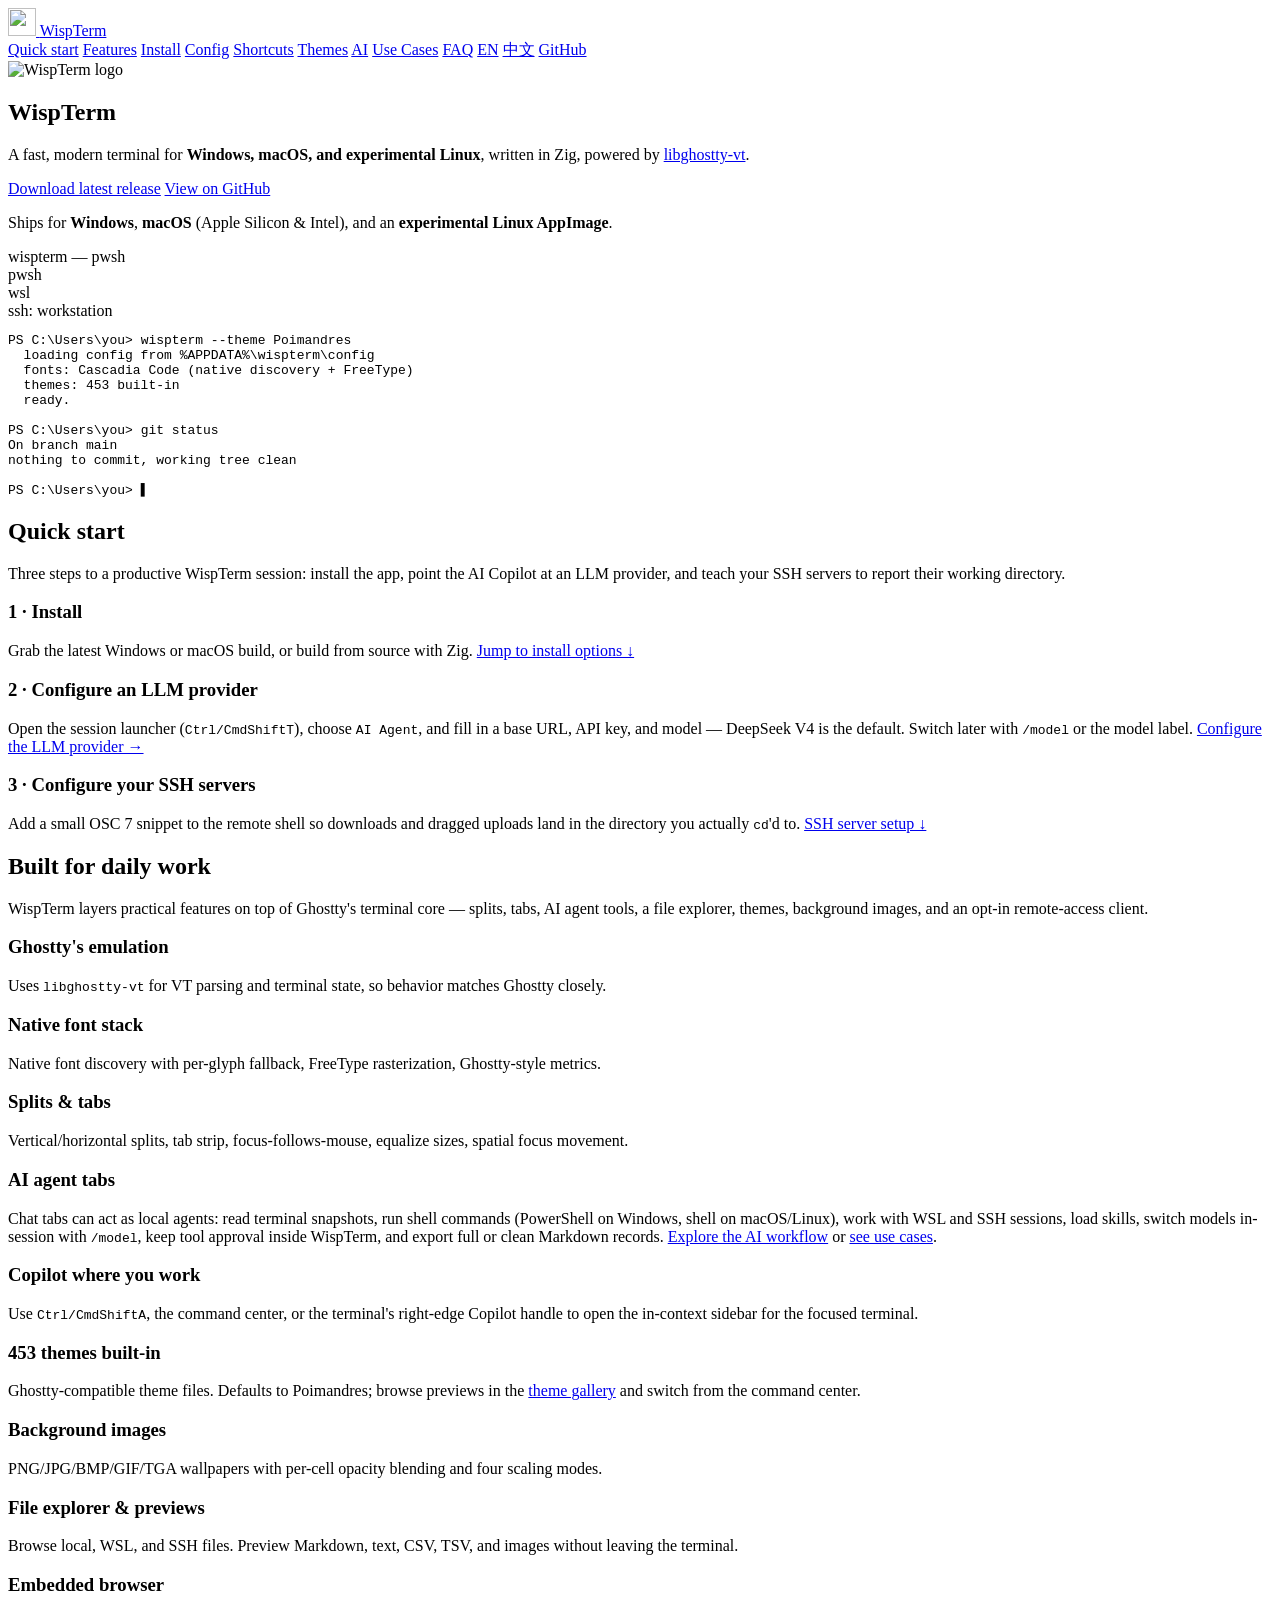
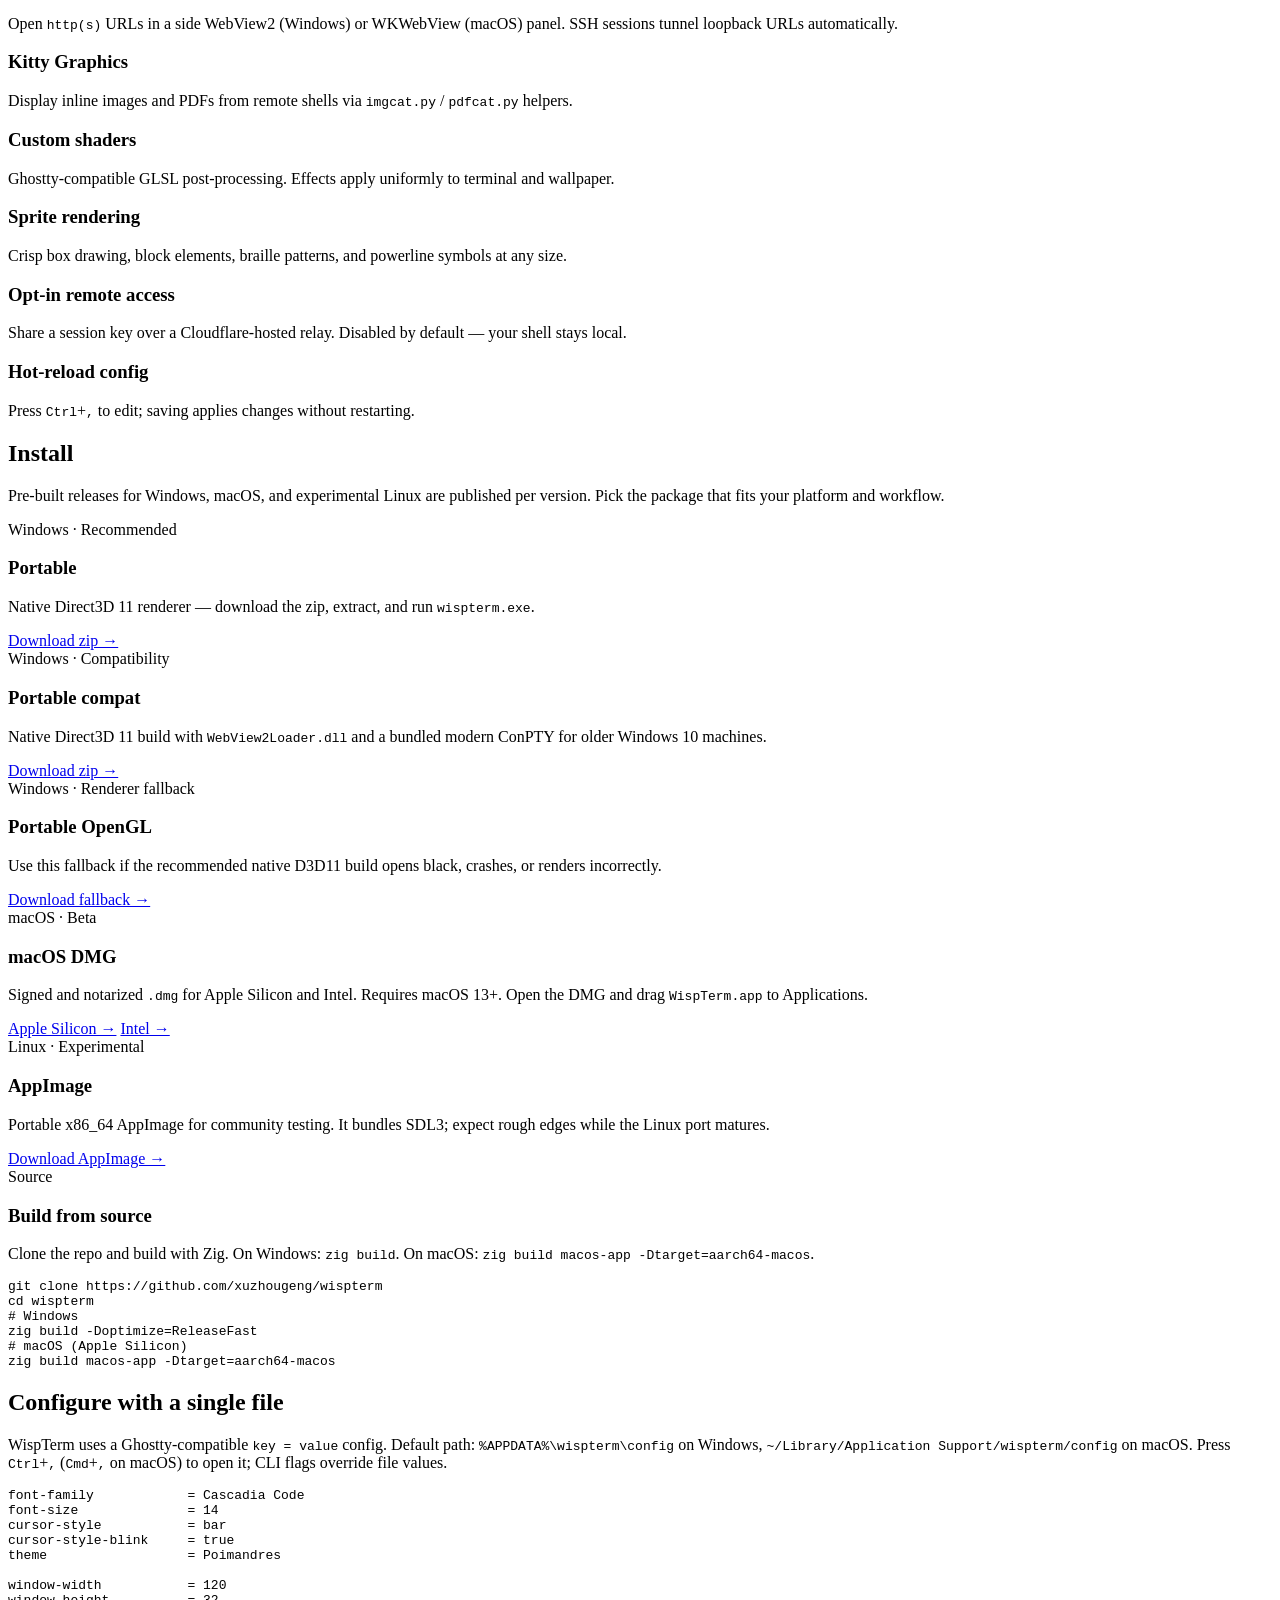
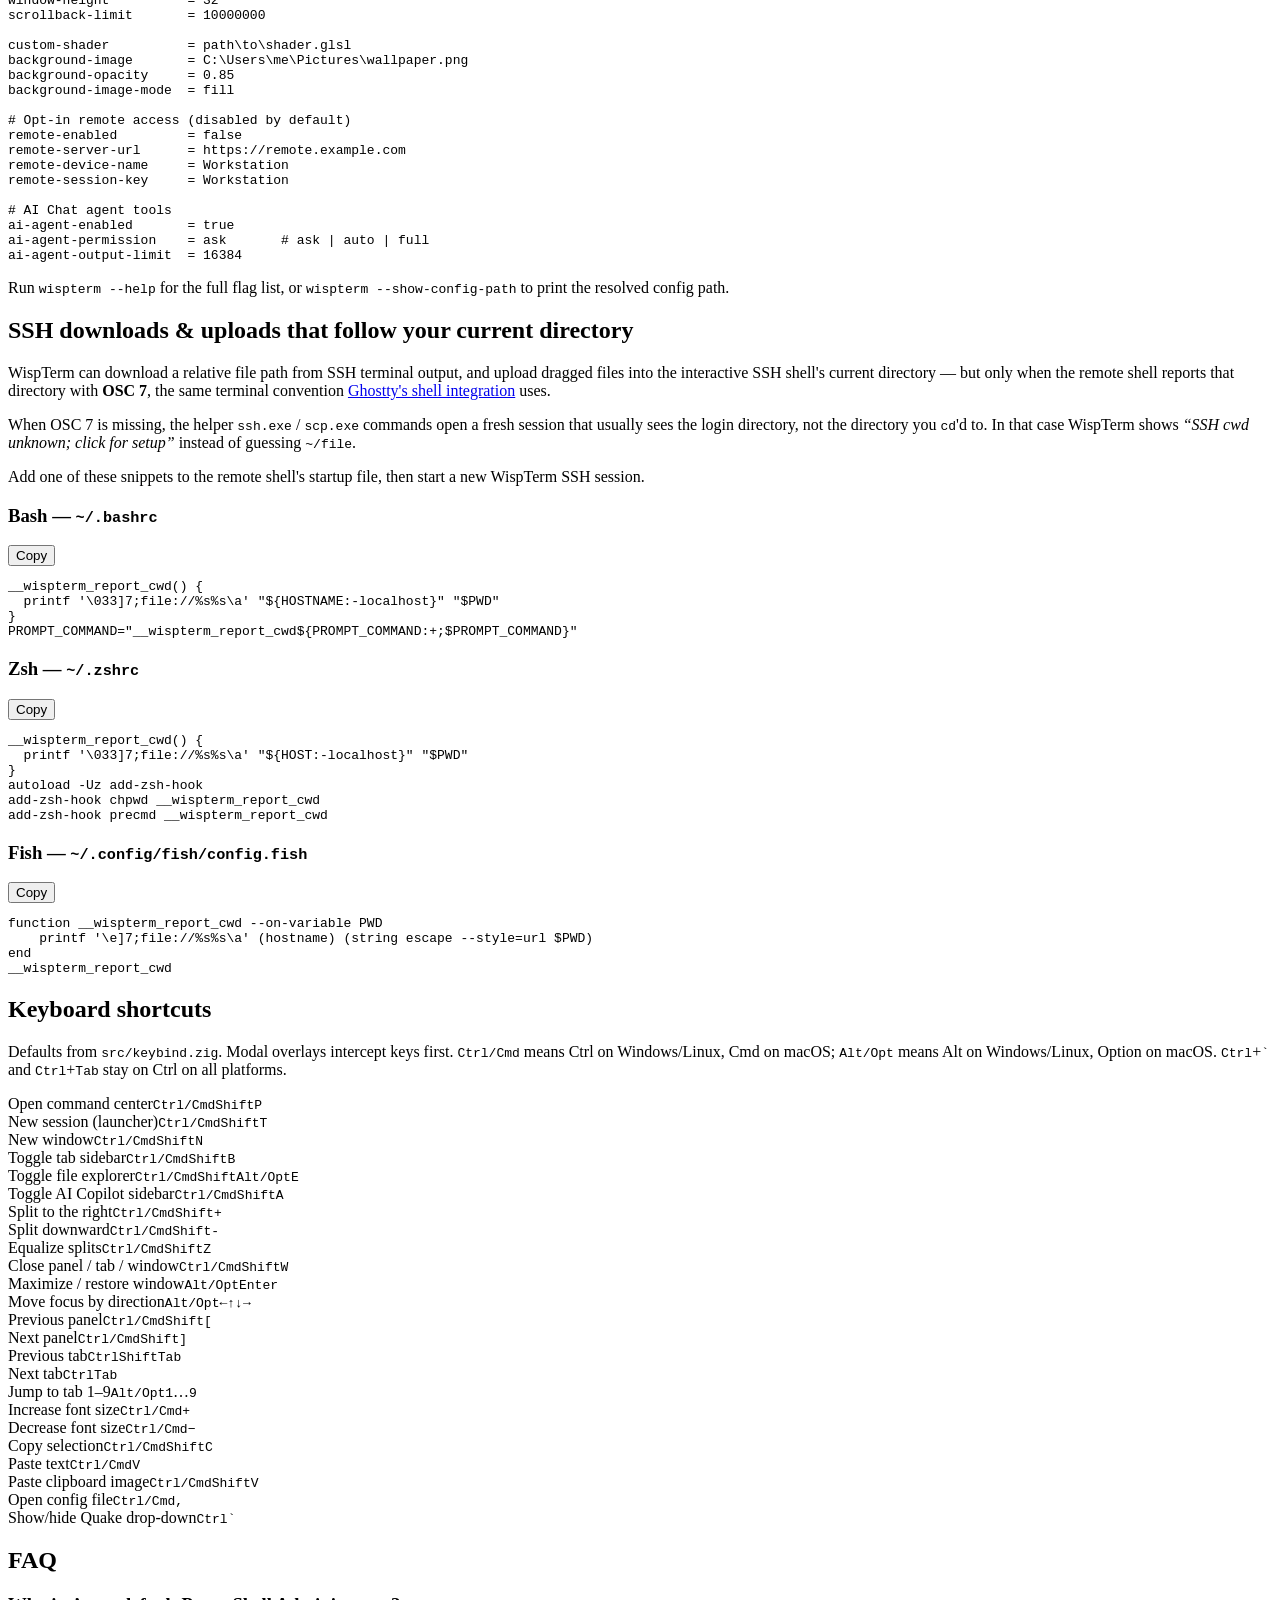
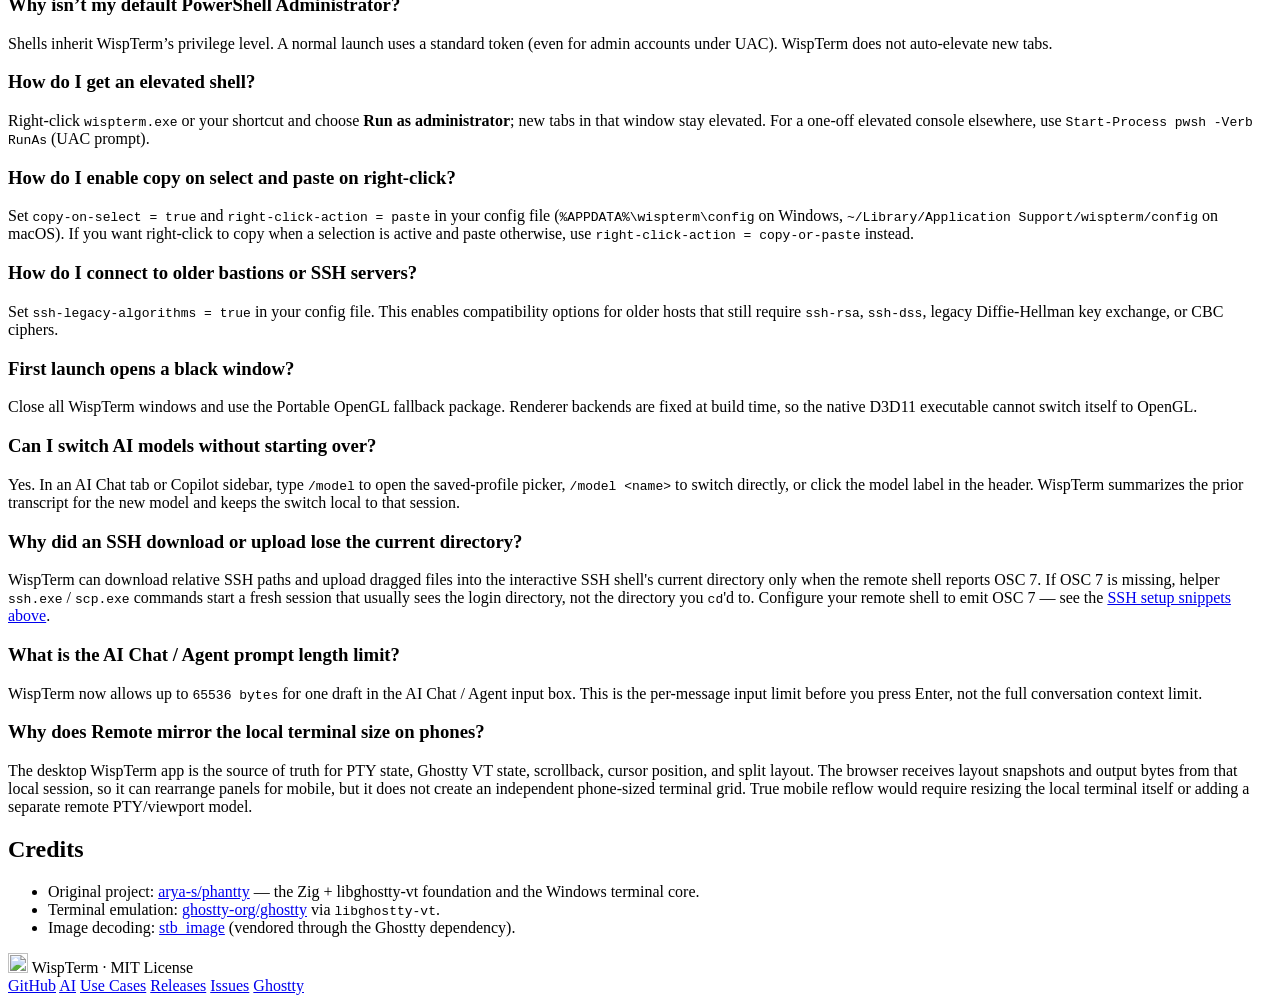
==== docs/index.html @ 7594564e "feat(windows): make native D3D11 the default" ====
<!doctype html>
<html lang="en">
<head>
  <meta charset="utf-8">
  <meta name="viewport" content="width=device-width, initial-scale=1">
  <title>WispTerm — A terminal for Windows, macOS &amp; experimental Linux, powered by Ghostty</title>
  <meta name="description" content="WispTerm is a fast, modern terminal emulator for Windows, macOS, and experimental Linux, written in Zig and powered by libghostty-vt. Splits, tabs, AI agent tools, themes, background images, and more.">
  <meta property="og:title" content="WispTerm — A terminal for Windows, macOS &amp; experimental Linux, powered by Ghostty">
  <meta property="og:description" content="A fast, modern terminal for Windows, macOS, and experimental Linux, written in Zig, powered by libghostty-vt.">
  <meta property="og:image" content="assets/wispterm.png">
  <meta property="og:type" content="website">
  <meta name="theme-color" content="#1b1e28">
  <link rel="icon" href="assets/favicon.ico">
  <link rel="apple-touch-icon" href="assets/wispterm.png">
  <link rel="alternate" hreflang="en" href="./">
  <link rel="alternate" hreflang="zh-CN" href="./zh.html">
  <link rel="stylesheet" href="style.css?v=8">
</head>
<body>
  <header class="site-header">
    <div class="container nav">
      <a class="brand" href="#top">
        <img src="assets/wispterm.png" alt="" width="28" height="28">
        <span>WispTerm</span>
      </a>
      <nav class="nav-links">
        <a href="#quickstart">Quick start</a>
        <a href="#features">Features</a>
        <a href="#install">Install</a>
        <a href="#config">Config</a>
        <a href="#shortcuts">Shortcuts</a>
        <a href="./themes.html">Themes</a>
        <a href="./ai.html">AI</a>
        <a href="./use-cases.html">Use Cases</a>
        <a href="#faq">FAQ</a>
        <span class="lang-switch" role="group" aria-label="Language">
          <a class="lang active" href="./" aria-current="page">EN</a>
          <a class="lang" href="./zh.html">中文</a>
        </span>
        <a class="github" href="https://github.com/xuzhougeng/wispterm" target="_blank" rel="noopener">GitHub</a>
      </nav>
    </div>
  </header>

  <main id="top">
    <section class="hero">
      <div class="container hero-inner">
        <img class="hero-logo" src="assets/wispterm.png" alt="WispTerm logo" width="128" height="128">
        <h1>WispTerm</h1>
        <p class="tagline">A fast, modern terminal for <strong>Windows, macOS, and experimental Linux</strong>, written in Zig, powered by <a href="https://github.com/ghostty-org/ghostty" target="_blank" rel="noopener">libghostty-vt</a>.</p>
        <div class="cta-row">
          <a class="cta primary" href="#install">Download latest release</a>
          <a class="cta secondary" href="https://github.com/xuzhougeng/wispterm" target="_blank" rel="noopener">View on GitHub</a>
        </div>
        <p class="platform-note">Ships for <strong>Windows</strong>, <strong>macOS</strong> (Apple Silicon &amp; Intel), and an <strong>experimental Linux AppImage</strong>.</p>
      </div>

      <div class="container preview-wrap">
        <div class="terminal-preview" aria-hidden="true">
          <div class="tp-titlebar">
            <span class="tp-dot red"></span>
            <span class="tp-dot yellow"></span>
            <span class="tp-dot green"></span>
            <span class="tp-title">wispterm — pwsh</span>
          </div>
          <div class="tp-tabs">
            <div class="tp-tab active">pwsh</div>
            <div class="tp-tab">wsl</div>
            <div class="tp-tab">ssh: workstation</div>
          </div>
          <div class="tp-body">
            <pre><span class="prompt">PS C:\Users\you&gt;</span> <span class="cmd">wispterm --theme Poimandres</span>
<span class="muted">  loading config from %APPDATA%\wispterm\config</span>
<span class="muted">  fonts: Cascadia Code (native discovery + FreeType)</span>
<span class="muted">  themes: 453 built-in</span>
<span class="ok">  ready.</span>

<span class="prompt">PS C:\Users\you&gt;</span> <span class="cmd">git status</span>
<span class="branch">On branch </span><span class="ok">main</span>
nothing to commit, working tree clean

<span class="prompt">PS C:\Users\you&gt;</span> <span class="cursor">▌</span></pre>
          </div>
        </div>
      </div>
    </section>

    <section id="quickstart" class="section alt">
      <div class="container">
        <h2>Quick start</h2>
        <p class="section-lead">Three steps to a productive WispTerm session: install the app, point the AI Copilot at an LLM provider, and teach your SSH servers to report their working directory.</p>
        <div class="feature-grid">
          <div class="feature">
            <h3>1 · Install</h3>
            <p>Grab the latest Windows or macOS build, or build from source with Zig. <a href="#install">Jump to install options ↓</a></p>
          </div>
          <div class="feature">
            <h3>2 · Configure an LLM provider</h3>
            <p>Open the session launcher (<kbd>Ctrl/Cmd</kbd><kbd>Shift</kbd><kbd>T</kbd>), choose <code>AI Agent</code>, and fill in a base URL, API key, and model — DeepSeek V4 is the default. Switch later with <code>/model</code> or the model label. <a href="./ai.html#setup">Configure the LLM provider →</a></p>
          </div>
          <div class="feature">
            <h3>3 · Configure your SSH servers</h3>
            <p>Add a small OSC 7 snippet to the remote shell so downloads and dragged uploads land in the directory you actually <code>cd</code>'d to. <a href="#ssh-setup">SSH server setup ↓</a></p>
          </div>
        </div>
      </div>
    </section>

    <section id="features" class="section">
      <div class="container">
        <h2>Built for daily work</h2>
        <p class="section-lead">WispTerm layers practical features on top of Ghostty's terminal core — splits, tabs, AI agent tools, a file explorer, themes, background images, and an opt-in remote-access client.</p>
        <div class="feature-grid">
          <div class="feature">
            <h3>Ghostty's emulation</h3>
            <p>Uses <code>libghostty-vt</code> for VT parsing and terminal state, so behavior matches Ghostty closely.</p>
          </div>
          <div class="feature">
            <h3>Native font stack</h3>
            <p>Native font discovery with per-glyph fallback, FreeType rasterization, Ghostty-style metrics.</p>
          </div>
          <div class="feature">
            <h3>Splits &amp; tabs</h3>
            <p>Vertical/horizontal splits, tab strip, focus-follows-mouse, equalize sizes, spatial focus movement.</p>
          </div>
          <div class="feature">
            <h3>AI agent tabs</h3>
            <p>Chat tabs can act as local agents: read terminal snapshots, run shell commands (PowerShell on Windows, shell on macOS/Linux), work with WSL and SSH sessions, load skills, switch models in-session with <code>/model</code>, keep tool approval inside WispTerm, and export full or clean Markdown records. <a href="./ai.html">Explore the AI workflow</a> or <a href="./use-cases.html">see use cases</a>.</p>
          </div>
          <div class="feature">
            <h3>Copilot where you work</h3>
            <p>Use <kbd>Ctrl/Cmd</kbd><kbd>Shift</kbd><kbd>A</kbd>, the command center, or the terminal's right-edge Copilot handle to open the in-context sidebar for the focused terminal.</p>
          </div>
          <div class="feature">
            <h3>453 themes built-in</h3>
            <p>Ghostty-compatible theme files. Defaults to Poimandres; browse previews in the <a href="./themes.html">theme gallery</a> and switch from the command center.</p>
          </div>
          <div class="feature">
            <h3>Background images</h3>
            <p>PNG/JPG/BMP/GIF/TGA wallpapers with per-cell opacity blending and four scaling modes.</p>
          </div>
          <div class="feature">
            <h3>File explorer &amp; previews</h3>
            <p>Browse local, WSL, and SSH files. Preview Markdown, text, CSV, TSV, and images without leaving the terminal.</p>
          </div>
          <div class="feature">
            <h3>Embedded browser</h3>
            <p>Open <code>http(s)</code> URLs in a side WebView2 (Windows) or WKWebView (macOS) panel. SSH sessions tunnel loopback URLs automatically.</p>
          </div>
          <div class="feature">
            <h3>Kitty Graphics</h3>
            <p>Display inline images and PDFs from remote shells via <code>imgcat.py</code> / <code>pdfcat.py</code> helpers.</p>
          </div>
          <div class="feature">
            <h3>Custom shaders</h3>
            <p>Ghostty-compatible GLSL post-processing. Effects apply uniformly to terminal and wallpaper.</p>
          </div>
          <div class="feature">
            <h3>Sprite rendering</h3>
            <p>Crisp box drawing, block elements, braille patterns, and powerline symbols at any size.</p>
          </div>
          <div class="feature">
            <h3>Opt-in remote access</h3>
            <p>Share a session key over a Cloudflare-hosted relay. Disabled by default — your shell stays local.</p>
          </div>
          <div class="feature">
            <h3>Hot-reload config</h3>
            <p>Press <kbd>Ctrl</kbd>+<kbd>,</kbd> to edit; saving applies changes without restarting.</p>
          </div>
        </div>
      </div>
    </section>

    <section id="install" class="section alt">
      <div class="container">
        <h2>Install</h2>
        <p class="section-lead">Pre-built releases for Windows, macOS, and experimental Linux are published per version. Pick the package that fits your platform and workflow.</p>
        <div class="install-grid">
          <div class="install-card">
            <span class="badge">Windows · Recommended</span>
            <h3>Portable</h3>
            <p>Native Direct3D 11 renderer — download the zip, extract, and run <code>wispterm.exe</code>.</p>
            <a class="cta primary small" href="https://github.com/xuzhougeng/wispterm/releases/latest" data-cloudflare-download="/downloads/latest/wispterm-windows-portable.zip" target="_blank" rel="noopener">Download zip →</a>
          </div>
          <div class="install-card">
            <span class="badge">Windows · Compatibility</span>
            <h3>Portable compat</h3>
            <p>Native Direct3D 11 build with <code>WebView2Loader.dll</code> and a bundled modern ConPTY for older Windows 10 machines.</p>
            <a class="cta primary small" href="https://github.com/xuzhougeng/wispterm/releases/latest" data-cloudflare-download="/downloads/latest/wispterm-windows-portable-compat.zip" target="_blank" rel="noopener">Download zip →</a>
          </div>
          <div class="install-card">
            <span class="badge">Windows · Renderer fallback</span>
            <h3>Portable OpenGL</h3>
            <p>Use this fallback if the recommended native D3D11 build opens black, crashes, or renders incorrectly.</p>
            <a class="cta secondary small" href="https://github.com/xuzhougeng/wispterm/releases/latest" data-cloudflare-download="/downloads/latest/wispterm-windows-portable-opengl.zip" target="_blank" rel="noopener">Download fallback →</a>
          </div>
          <div class="install-card">
            <span class="badge">macOS · Beta</span>
            <h3>macOS DMG</h3>
            <p>Signed and notarized <code>.dmg</code> for Apple Silicon and Intel. Requires macOS 13+. Open the DMG and drag <code>WispTerm.app</code> to Applications.</p>
            <div class="download-row">
              <a class="cta primary small" href="https://github.com/xuzhougeng/wispterm/releases/latest" data-cloudflare-download="/downloads/latest/wispterm-macos-aarch64.dmg" target="_blank" rel="noopener">Apple Silicon →</a>
              <a class="cta secondary small" href="https://github.com/xuzhougeng/wispterm/releases/latest" data-cloudflare-download="/downloads/latest/wispterm-macos-x86_64.dmg" target="_blank" rel="noopener">Intel →</a>
            </div>
          </div>
          <div class="install-card">
            <span class="badge">Linux · Experimental</span>
            <h3>AppImage</h3>
            <p>Portable x86_64 AppImage for community testing. It bundles SDL3; expect rough edges while the Linux port matures.</p>
            <a class="cta primary small" href="https://github.com/xuzhougeng/wispterm/releases/latest" data-cloudflare-download="/downloads/latest/wispterm-linux-x86_64.AppImage" target="_blank" rel="noopener">Download AppImage →</a>
          </div>
          <div class="install-card">
            <span class="badge">Source</span>
            <h3>Build from source</h3>
            <p>Clone the repo and build with Zig. On Windows: <code>zig build</code>. On macOS: <code>zig build macos-app -Dtarget=aarch64-macos</code>.</p>
<pre class="code-block"><code>git clone https://github.com/xuzhougeng/wispterm
cd wispterm
# Windows
zig build -Doptimize=ReleaseFast
# macOS (Apple Silicon)
zig build macos-app -Dtarget=aarch64-macos</code></pre>
          </div>
        </div>
      </div>
    </section>

    <section id="config" class="section">
      <div class="container">
        <h2>Configure with a single file</h2>
        <p class="section-lead">WispTerm uses a Ghostty-compatible <code>key = value</code> config. Default path: <code>%APPDATA%\wispterm\config</code> on Windows, <code>~/Library/Application Support/wispterm/config</code> on macOS. Press <kbd>Ctrl</kbd>+<kbd>,</kbd> (<kbd>Cmd</kbd>+<kbd>,</kbd> on macOS) to open it; CLI flags override file values.</p>
<pre class="code-block"><code>font-family            = Cascadia Code
font-size              = 14
cursor-style           = bar
cursor-style-blink     = true
theme                  = Poimandres

window-width           = 120
window-height          = 32
scrollback-limit       = 10000000

custom-shader          = path\to\shader.glsl
background-image       = C:\Users\me\Pictures\wallpaper.png
background-opacity     = 0.85
background-image-mode  = fill

# Opt-in remote access (disabled by default)
remote-enabled         = false
remote-server-url      = https://remote.example.com
remote-device-name     = Workstation
remote-session-key     = Workstation

# AI Chat agent tools
ai-agent-enabled       = true
ai-agent-permission    = ask       # ask | auto | full
ai-agent-output-limit  = 16384</code></pre>
        <p class="section-foot">Run <code>wispterm --help</code> for the full flag list, or <code>wispterm --show-config-path</code> to print the resolved config path.</p>
      </div>
    </section>

    <section id="ssh-setup" class="section">
      <div class="container">
        <h2>SSH downloads &amp; uploads that follow your current directory</h2>
        <p class="section-lead">WispTerm can download a relative file path from SSH terminal output, and upload dragged files into the interactive SSH shell's current directory — but only when the remote shell reports that directory with <strong>OSC 7</strong>, the same terminal convention <a href="https://ghostty.org/docs/help/terminfo" target="_blank" rel="noopener">Ghostty's shell integration</a> uses.</p>
        <p class="section-lead">When OSC 7 is missing, the helper <code>ssh.exe</code> / <code>scp.exe</code> commands open a fresh session that usually sees the login directory, not the directory you <code>cd</code>'d to. In that case WispTerm shows <em>“SSH cwd unknown; click for setup”</em> instead of guessing <code>~/file</code>.</p>
        <p class="section-lead">Add one of these snippets to the remote shell's startup file, then start a new WispTerm SSH session.</p>
        <div class="shell-setup">
          <div class="setup-panel">
            <h3>Bash — <code>~/.bashrc</code></h3>
            <div class="code-copy">
              <button class="copy-btn" type="button" data-copied="Copied">Copy</button>
<pre class="code-block"><code>__wispterm_report_cwd() {
  printf '\033]7;file://%s%s\a' "${HOSTNAME:-localhost}" "$PWD"
}
PROMPT_COMMAND="__wispterm_report_cwd${PROMPT_COMMAND:+;$PROMPT_COMMAND}"</code></pre>
            </div>
          </div>
          <div class="setup-panel">
            <h3>Zsh — <code>~/.zshrc</code></h3>
            <div class="code-copy">
              <button class="copy-btn" type="button" data-copied="Copied">Copy</button>
<pre class="code-block"><code>__wispterm_report_cwd() {
  printf '\033]7;file://%s%s\a' "${HOST:-localhost}" "$PWD"
}
autoload -Uz add-zsh-hook
add-zsh-hook chpwd __wispterm_report_cwd
add-zsh-hook precmd __wispterm_report_cwd</code></pre>
            </div>
          </div>
          <div class="setup-panel">
            <h3>Fish — <code>~/.config/fish/config.fish</code></h3>
            <div class="code-copy">
              <button class="copy-btn" type="button" data-copied="Copied">Copy</button>
<pre class="code-block"><code>function __wispterm_report_cwd --on-variable PWD
    printf '\e]7;file://%s%s\a' (hostname) (string escape --style=url $PWD)
end
__wispterm_report_cwd</code></pre>
            </div>
          </div>
        </div>
      </div>
    </section>

    <section id="shortcuts" class="section alt">
      <div class="container">
        <h2>Keyboard shortcuts</h2>
        <p class="section-lead">Defaults from <code>src/keybind.zig</code>. Modal overlays intercept keys first. <code>Ctrl/Cmd</code> means Ctrl on Windows/Linux, Cmd on macOS; <code>Alt/Opt</code> means Alt on Windows/Linux, Option on macOS. <kbd>Ctrl</kbd>+<kbd>`</kbd> and <kbd>Ctrl</kbd>+<kbd>Tab</kbd> stay on Ctrl on all platforms.</p>
        <div class="shortcut-grid">
          <div><span class="label">Open command center</span><span class="keys"><kbd>Ctrl/Cmd</kbd><kbd>Shift</kbd><kbd>P</kbd></span></div>
          <div><span class="label">New session (launcher)</span><span class="keys"><kbd>Ctrl/Cmd</kbd><kbd>Shift</kbd><kbd>T</kbd></span></div>
          <div><span class="label">New window</span><span class="keys"><kbd>Ctrl/Cmd</kbd><kbd>Shift</kbd><kbd>N</kbd></span></div>
          <div><span class="label">Toggle tab sidebar</span><span class="keys"><kbd>Ctrl/Cmd</kbd><kbd>Shift</kbd><kbd>B</kbd></span></div>
          <div><span class="label">Toggle file explorer</span><span class="keys"><kbd>Ctrl/Cmd</kbd><kbd>Shift</kbd><kbd>Alt/Opt</kbd><kbd>E</kbd></span></div>
          <div><span class="label">Toggle AI Copilot sidebar</span><span class="keys"><kbd>Ctrl/Cmd</kbd><kbd>Shift</kbd><kbd>A</kbd></span></div>
          <div><span class="label">Split to the right</span><span class="keys"><kbd>Ctrl/Cmd</kbd><kbd>Shift</kbd><kbd>+</kbd></span></div>
          <div><span class="label">Split downward</span><span class="keys"><kbd>Ctrl/Cmd</kbd><kbd>Shift</kbd><kbd>-</kbd></span></div>
          <div><span class="label">Equalize splits</span><span class="keys"><kbd>Ctrl/Cmd</kbd><kbd>Shift</kbd><kbd>Z</kbd></span></div>
          <div><span class="label">Close panel / tab / window</span><span class="keys"><kbd>Ctrl/Cmd</kbd><kbd>Shift</kbd><kbd>W</kbd></span></div>
          <div><span class="label">Maximize / restore window</span><span class="keys"><kbd>Alt/Opt</kbd><kbd>Enter</kbd></span></div>
          <div><span class="label">Move focus by direction</span><span class="keys"><kbd>Alt/Opt</kbd><kbd>←</kbd><kbd>↑</kbd><kbd>↓</kbd><kbd>→</kbd></span></div>
          <div><span class="label">Previous panel</span><span class="keys"><kbd>Ctrl/Cmd</kbd><kbd>Shift</kbd><kbd>[</kbd></span></div>
          <div><span class="label">Next panel</span><span class="keys"><kbd>Ctrl/Cmd</kbd><kbd>Shift</kbd><kbd>]</kbd></span></div>
          <div><span class="label">Previous tab</span><span class="keys"><kbd>Ctrl</kbd><kbd>Shift</kbd><kbd>Tab</kbd></span></div>
          <div><span class="label">Next tab</span><span class="keys"><kbd>Ctrl</kbd><kbd>Tab</kbd></span></div>
          <div><span class="label">Jump to tab 1–9</span><span class="keys"><kbd>Alt/Opt</kbd><kbd>1</kbd>…<kbd>9</kbd></span></div>
          <div><span class="label">Increase font size</span><span class="keys"><kbd>Ctrl/Cmd</kbd><kbd>+</kbd></span></div>
          <div><span class="label">Decrease font size</span><span class="keys"><kbd>Ctrl/Cmd</kbd><kbd>−</kbd></span></div>
          <div><span class="label">Copy selection</span><span class="keys"><kbd>Ctrl/Cmd</kbd><kbd>Shift</kbd><kbd>C</kbd></span></div>
          <div><span class="label">Paste text</span><span class="keys"><kbd>Ctrl/Cmd</kbd><kbd>V</kbd></span></div>
          <div><span class="label">Paste clipboard image</span><span class="keys"><kbd>Ctrl/Cmd</kbd><kbd>Shift</kbd><kbd>V</kbd></span></div>
          <div><span class="label">Open config file</span><span class="keys"><kbd>Ctrl/Cmd</kbd><kbd>,</kbd></span></div>
          <div><span class="label">Show/hide Quake drop-down</span><span class="keys"><kbd>Ctrl</kbd><kbd>`</kbd></span></div>
        </div>
      </div>
    </section>

    <section id="faq" class="section">
      <div class="container">
        <h2>FAQ</h2>
        <div class="feature-grid">
          <div class="feature">
            <h3>Why isn’t my default PowerShell Administrator?</h3>
            <p>Shells inherit WispTerm’s privilege level. A normal launch uses a standard token (even for admin accounts under UAC). WispTerm does not auto-elevate new tabs.</p>
          </div>
          <div class="feature">
            <h3>How do I get an elevated shell?</h3>
            <p>Right-click <code>wispterm.exe</code> or your shortcut and choose <strong>Run as administrator</strong>; new tabs in that window stay elevated. For a one-off elevated console elsewhere, use <code>Start-Process pwsh -Verb RunAs</code> (UAC prompt).</p>
          </div>
          <div class="feature">
            <h3>How do I enable copy on select and paste on right-click?</h3>
            <p>Set <code>copy-on-select = true</code> and <code>right-click-action = paste</code> in your config file (<code>%APPDATA%\wispterm\config</code> on Windows, <code>~/Library/Application Support/wispterm/config</code> on macOS). If you want right-click to copy when a selection is active and paste otherwise, use <code>right-click-action = copy-or-paste</code> instead.</p>
          </div>
          <div class="feature">
            <h3>How do I connect to older bastions or SSH servers?</h3>
            <p>Set <code>ssh-legacy-algorithms = true</code> in your config file. This enables compatibility options for older hosts that still require <code>ssh-rsa</code>, <code>ssh-dss</code>, legacy Diffie-Hellman key exchange, or CBC ciphers.</p>
          </div>
          <div class="feature">
            <h3>First launch opens a black window?</h3>
            <p>Close all WispTerm windows and use the Portable OpenGL fallback package. Renderer backends are fixed at build time, so the native D3D11 executable cannot switch itself to OpenGL.</p>
          </div>
          <div class="feature">
            <h3>Can I switch AI models without starting over?</h3>
            <p>Yes. In an AI Chat tab or Copilot sidebar, type <code>/model</code> to open the saved-profile picker, <code>/model &lt;name&gt;</code> to switch directly, or click the model label in the header. WispTerm summarizes the prior transcript for the new model and keeps the switch local to that session.</p>
          </div>
          <div class="feature" id="ssh-current-directory">
            <h3>Why did an SSH download or upload lose the current directory?</h3>
            <p>WispTerm can download relative SSH paths and upload dragged files into the interactive SSH shell's current directory only when the remote shell reports OSC 7. If OSC 7 is missing, helper <code>ssh.exe</code> / <code>scp.exe</code> commands start a fresh session that usually sees the login directory, not the directory you <code>cd</code>'d to. Configure your remote shell to emit OSC 7 — see the <a href="#ssh-setup">SSH setup snippets above</a>.</p>
          </div>
          <div class="feature">
            <h3>What is the AI Chat / Agent prompt length limit?</h3>
            <p>WispTerm now allows up to <code>65536 bytes</code> for one draft in the AI Chat / Agent input box. This is the per-message input limit before you press Enter, not the full conversation context limit.</p>
          </div>
          <div class="feature">
            <h3>Why does Remote mirror the local terminal size on phones?</h3>
            <p>The desktop WispTerm app is the source of truth for PTY state, Ghostty VT state, scrollback, cursor position, and split layout. The browser receives layout snapshots and output bytes from that local session, so it can rearrange panels for mobile, but it does not create an independent phone-sized terminal grid. True mobile reflow would require resizing the local terminal itself or adding a separate remote PTY/viewport model.</p>
          </div>
        </div>
      </div>
    </section>

    <section class="section">
      <div class="container credits">
        <h2>Credits</h2>
        <ul>
          <li>Original project: <a href="https://github.com/arya-s/phantty" target="_blank" rel="noopener">arya-s/phantty</a> — the Zig + libghostty-vt foundation and the Windows terminal core.</li>
          <li>Terminal emulation: <a href="https://github.com/ghostty-org/ghostty" target="_blank" rel="noopener">ghostty-org/ghostty</a> via <code>libghostty-vt</code>.</li>
          <li>Image decoding: <a href="https://github.com/nothings/stb" target="_blank" rel="noopener">stb_image</a> (vendored through the Ghostty dependency).</li>
        </ul>
      </div>
    </section>
  </main>

  <footer class="site-footer">
    <div class="container footer-inner">
      <div>
        <img src="assets/wispterm.png" alt="" width="20" height="20">
        <span>WispTerm · MIT License</span>
      </div>
      <div class="footer-links">
        <a href="https://github.com/xuzhougeng/wispterm" target="_blank" rel="noopener">GitHub</a>
        <a href="./ai.html">AI</a>
        <a href="./use-cases.html">Use Cases</a>
        <a href="https://github.com/xuzhougeng/wispterm/releases" target="_blank" rel="noopener">Releases</a>
        <a href="https://github.com/xuzhougeng/wispterm/issues" target="_blank" rel="noopener">Issues</a>
        <a href="https://ghostty.org/" target="_blank" rel="noopener">Ghostty</a>
      </div>
    </div>
  </footer>

  <script>
    document.querySelectorAll(".code-copy .copy-btn").forEach((btn) => {
      const label = btn.textContent;
      const copied = btn.dataset.copied || "Copied";
      btn.addEventListener("click", async () => {
        const code = btn.parentElement.querySelector("code");
        try {
          await navigator.clipboard.writeText(code ? code.textContent : "");
          btn.textContent = copied;
        } catch {
          btn.textContent = "Press Ctrl+C";
        }
        window.setTimeout(() => { btn.textContent = label; }, 1400);
      });
    });
  </script>
</body>
</html>
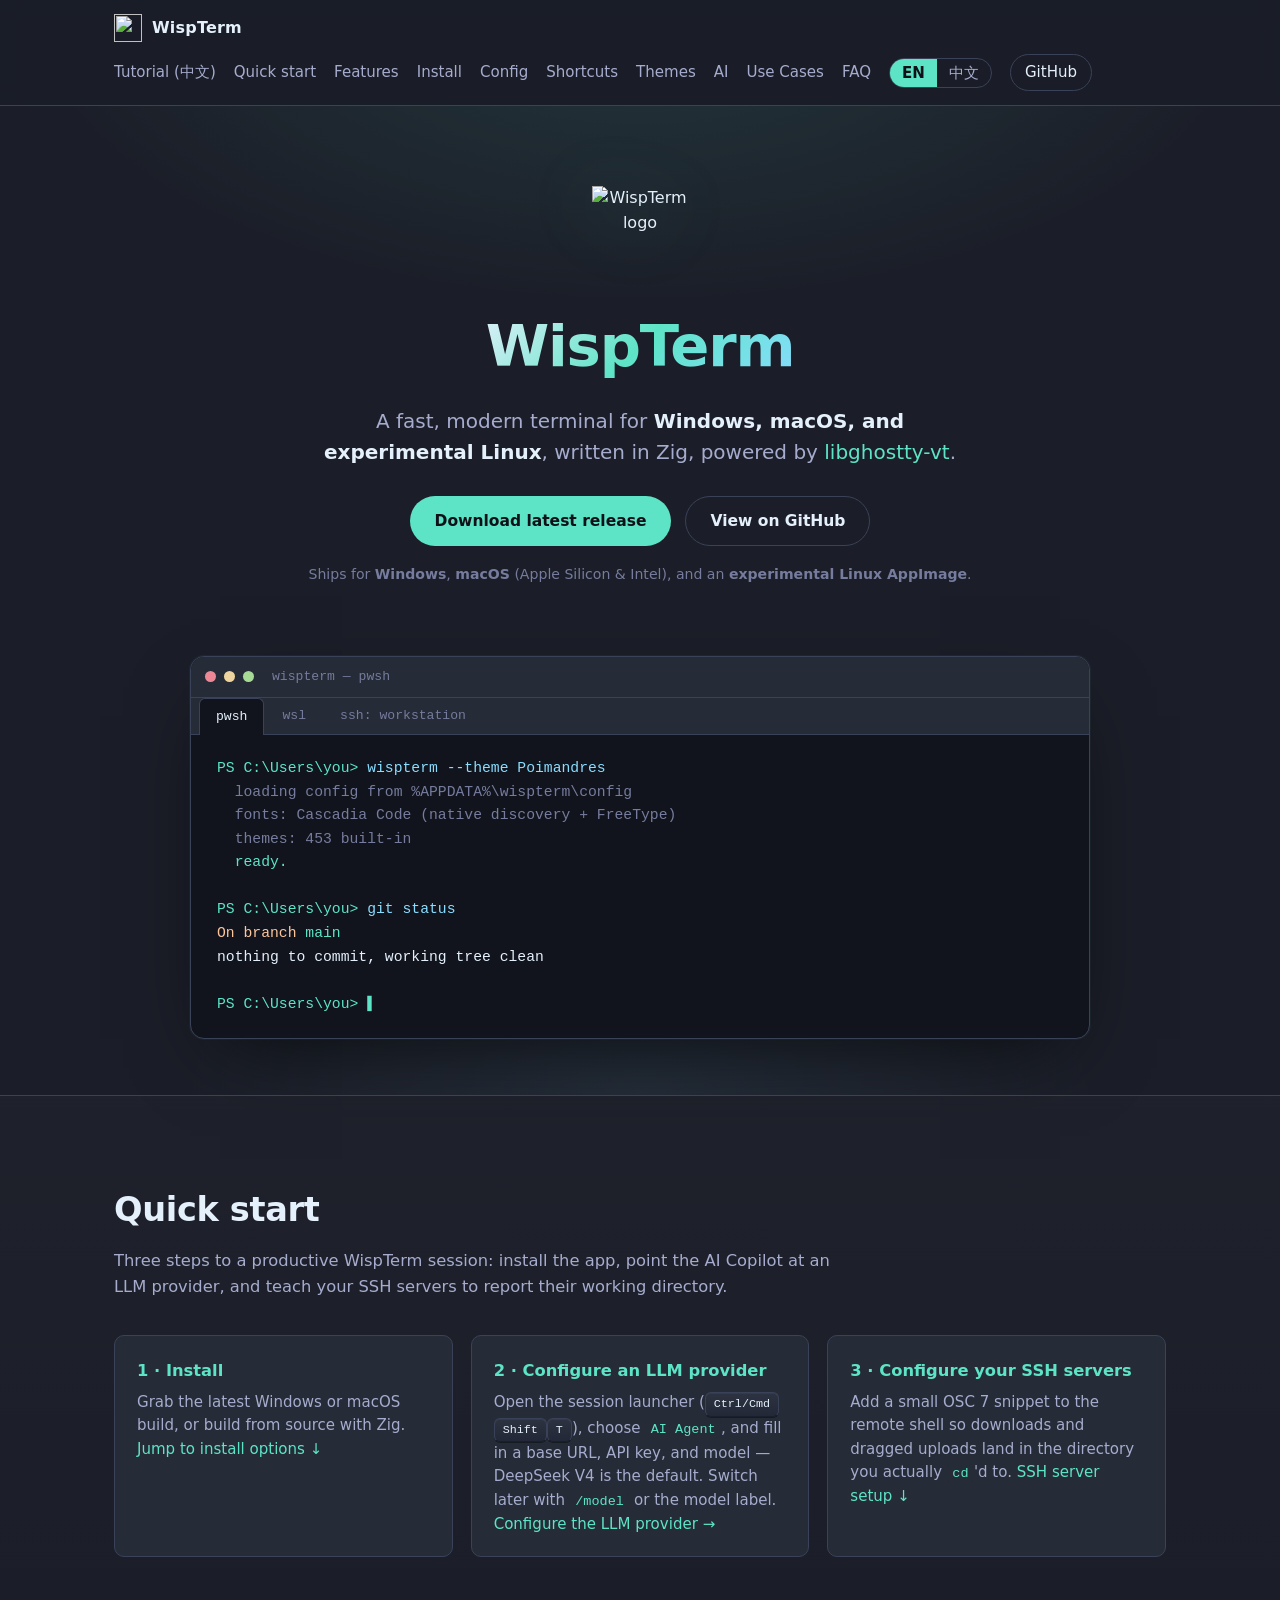
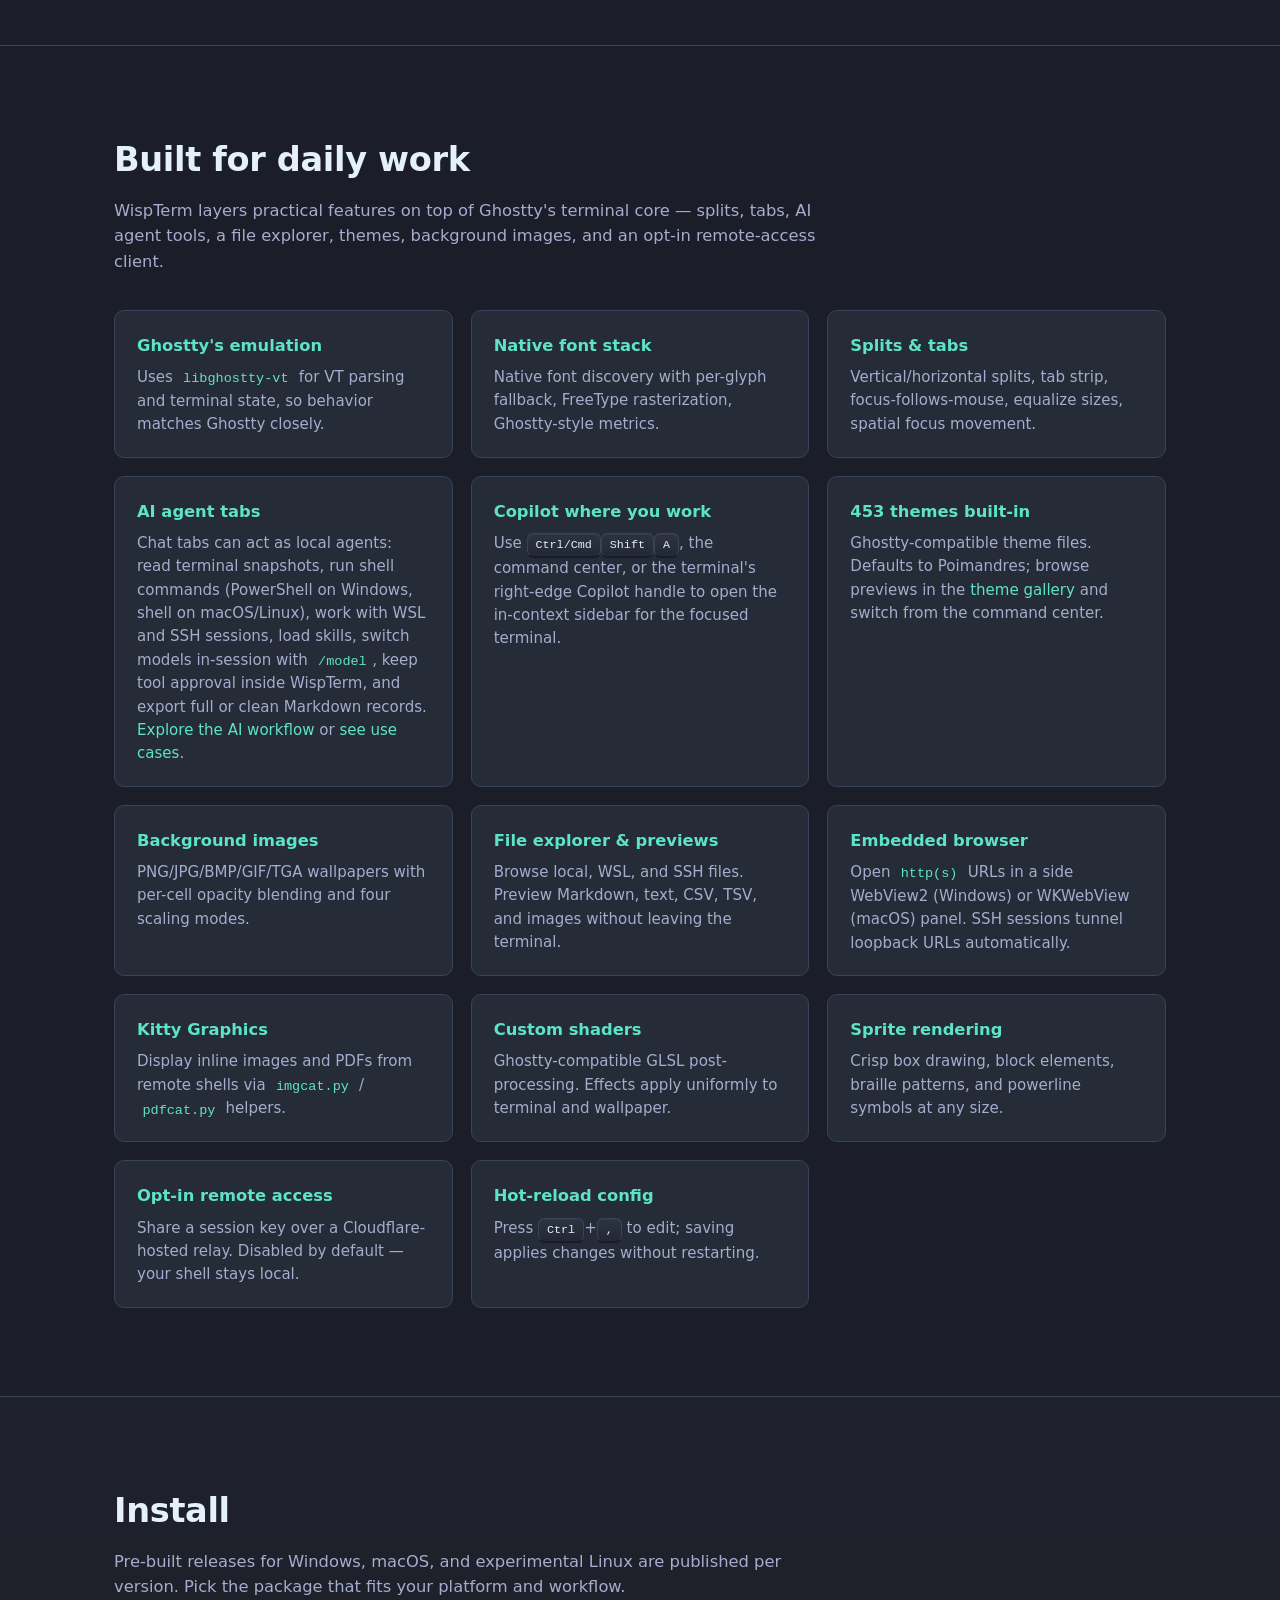
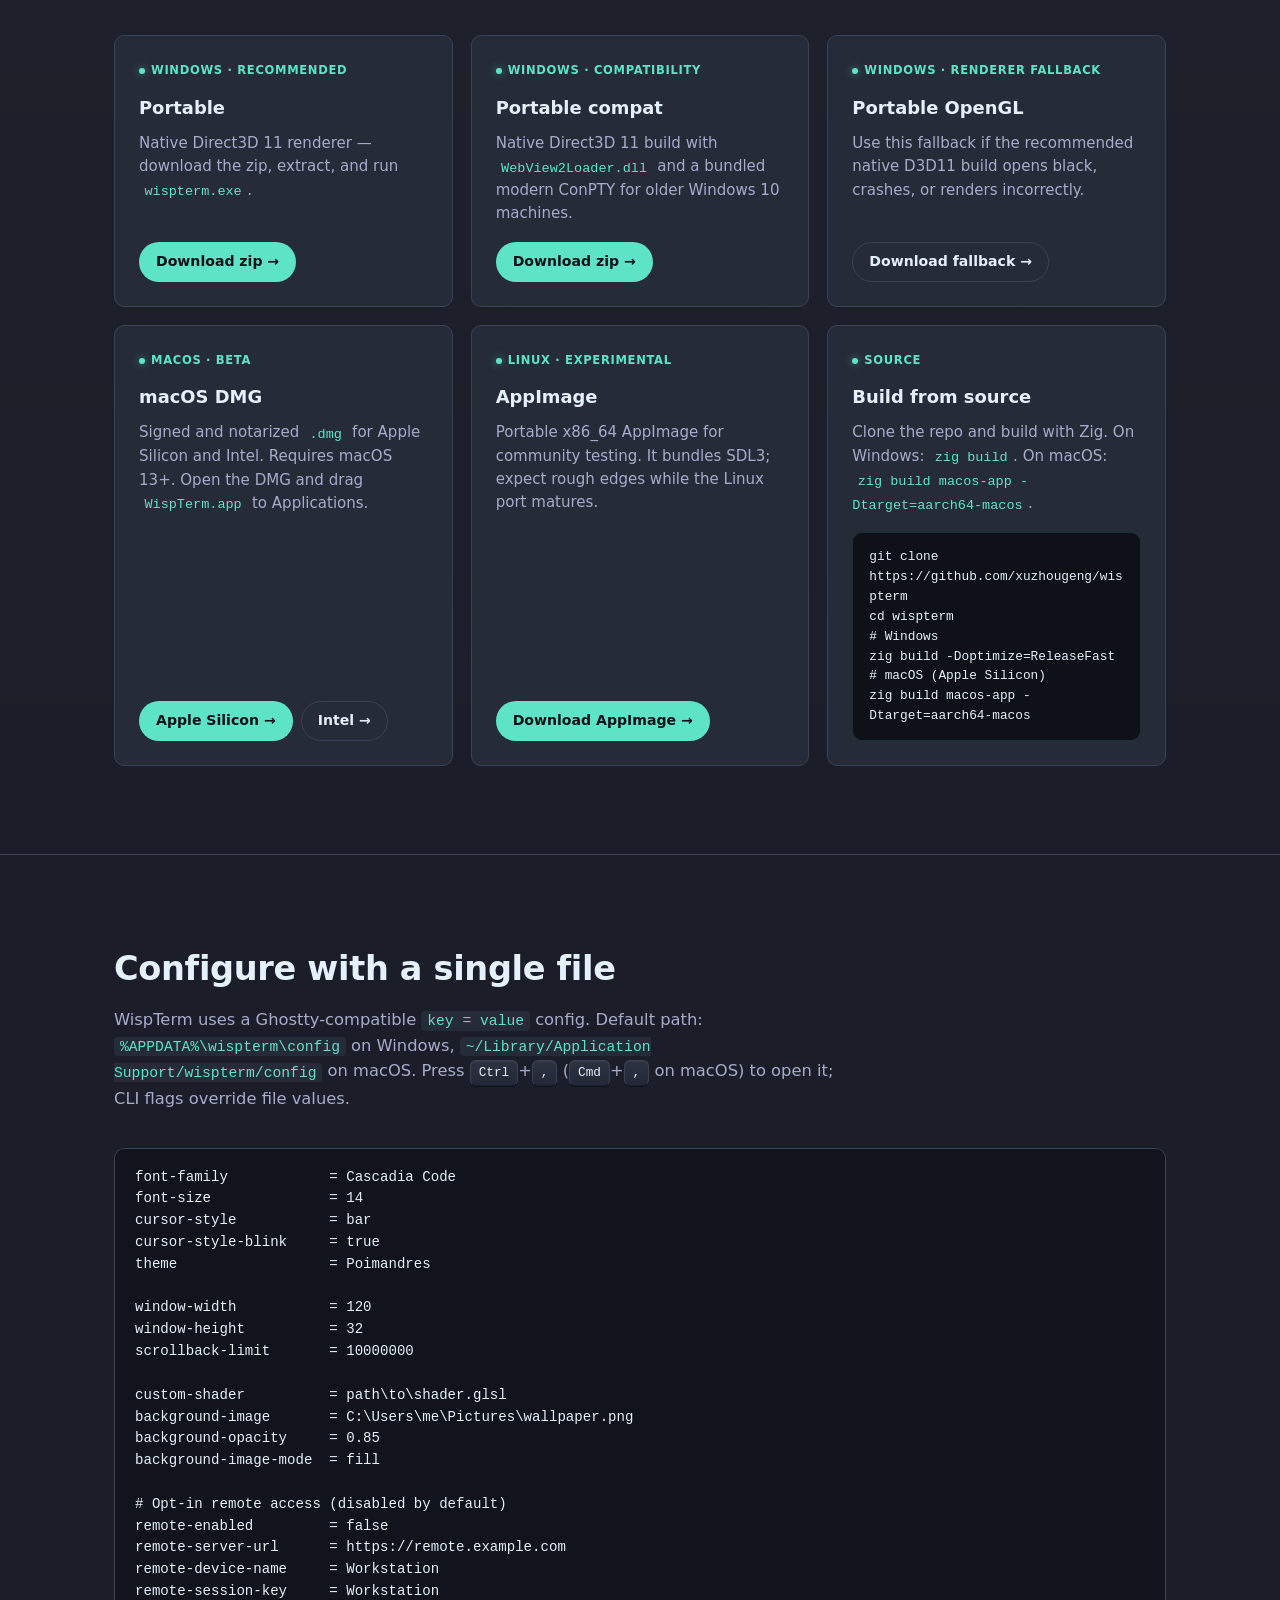
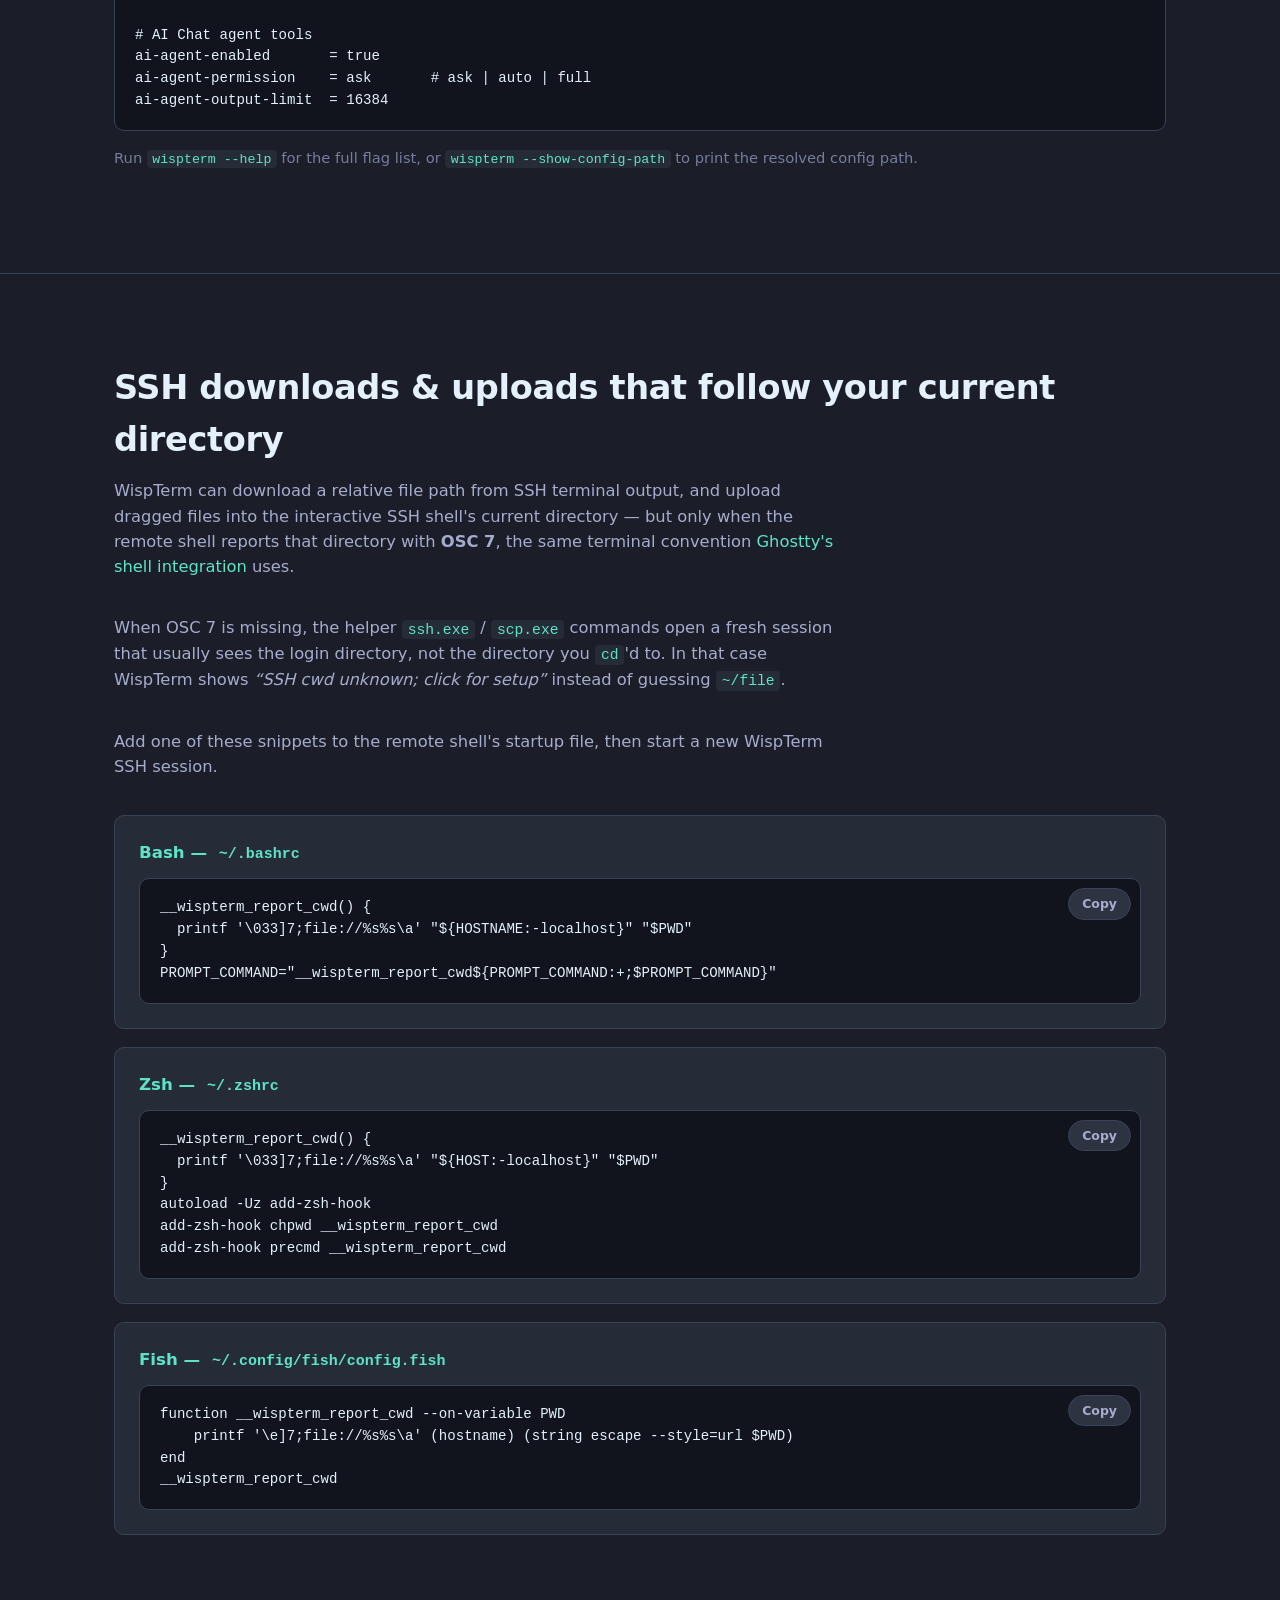
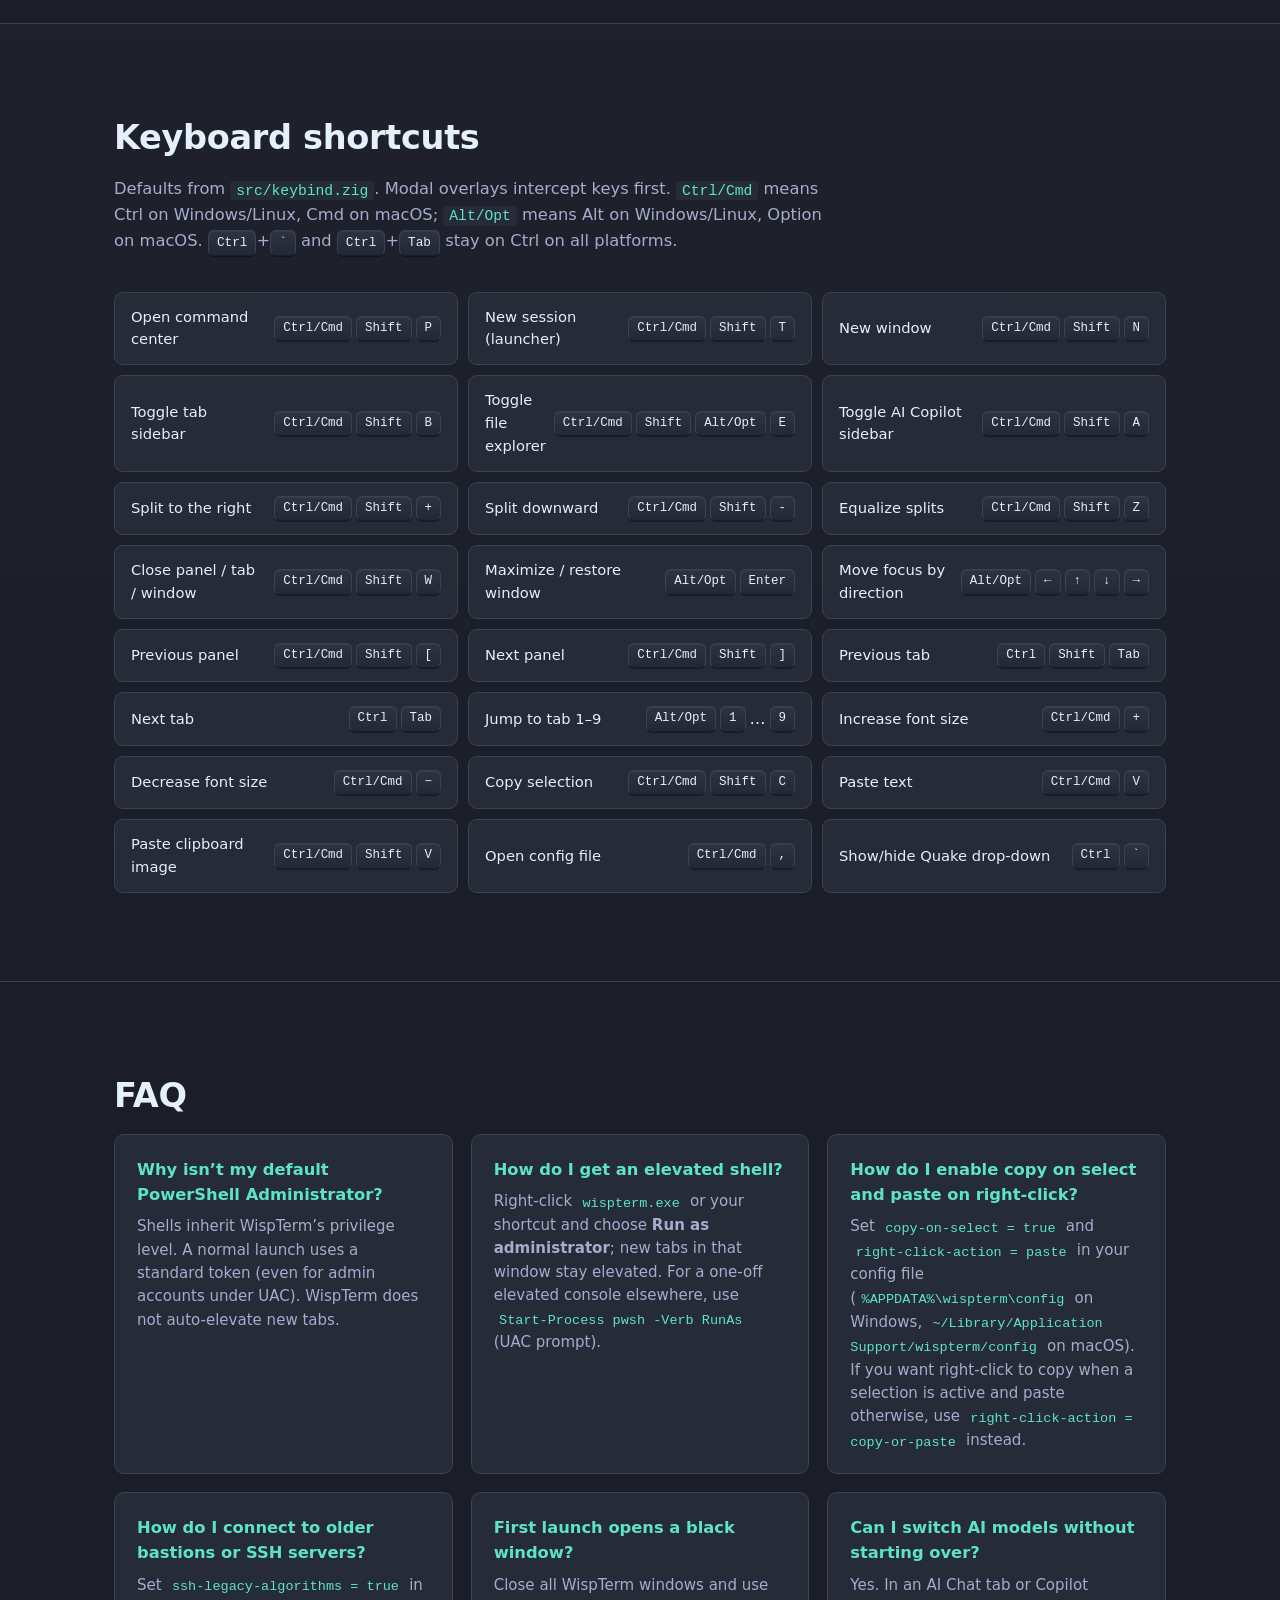
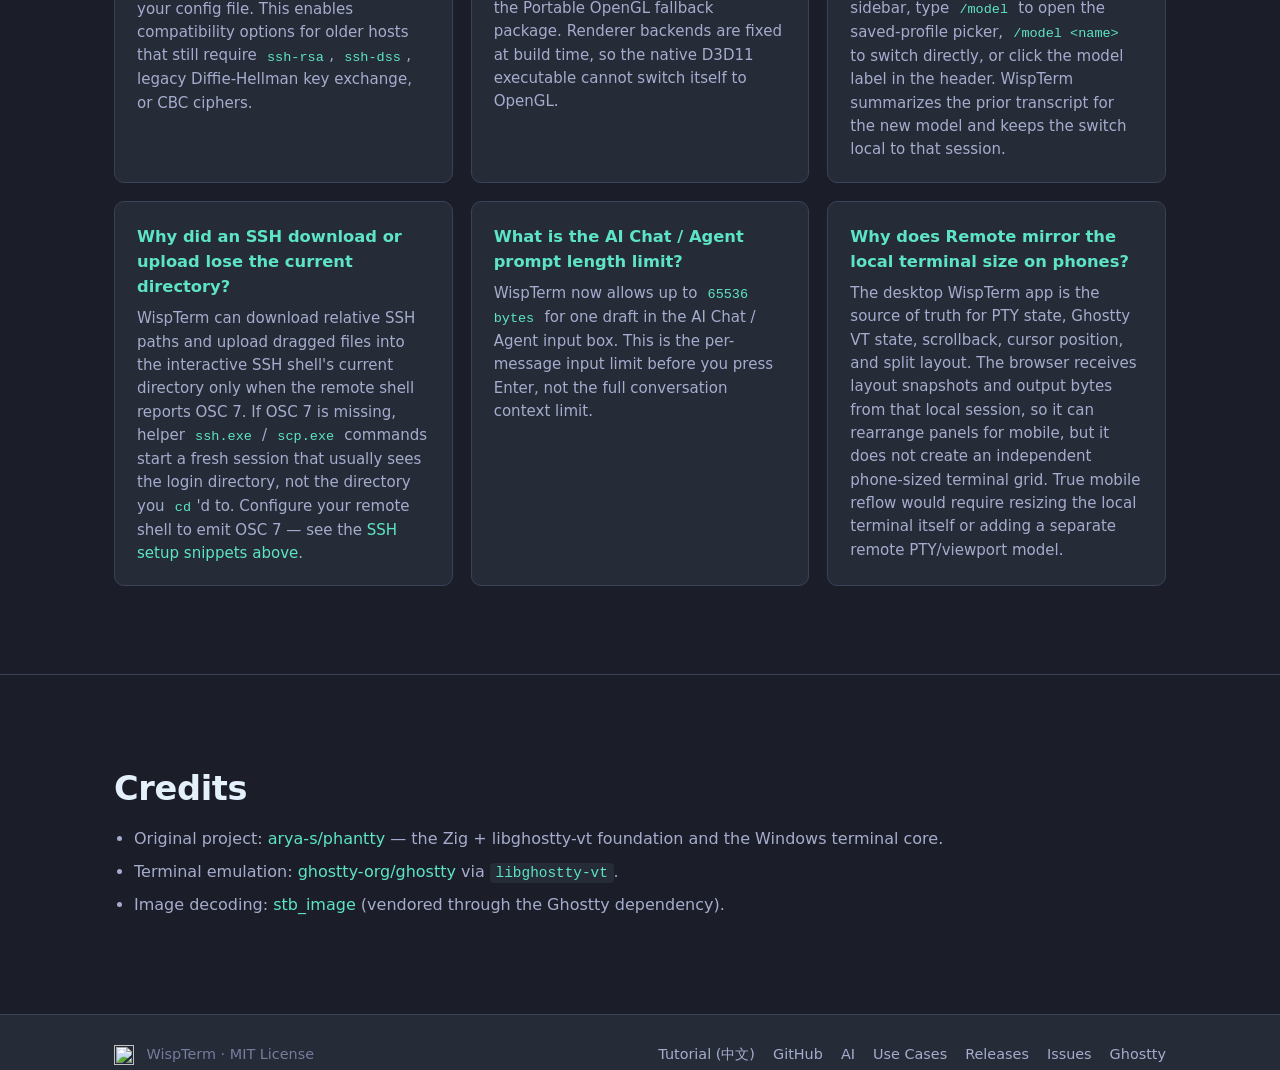
==== commit aca08611: "docs: add Chinese WispTerm getting started tutorial" ====
--- a/docs/index.html
+++ b/docs/index.html
@@ -14,7 +14,7 @@
   <link rel="apple-touch-icon" href="assets/wispterm.png">
   <link rel="alternate" hreflang="en" href="./">
   <link rel="alternate" hreflang="zh-CN" href="./zh.html">
-  <link rel="stylesheet" href="style.css?v=8">
+  <link rel="stylesheet" href="style.css?v=9">
 </head>
 <body>
   <header class="site-header">
@@ -24,6 +24,7 @@
         <span>WispTerm</span>
       </a>
       <nav class="nav-links">
+        <a class="tutorial-link" href="./tutorial.zh.html" lang="zh-CN">Tutorial (中文)</a>
         <a href="#quickstart">Quick start</a>
         <a href="#features">Features</a>
         <a href="#install">Install</a>
@@ -396,6 +397,7 @@
         <span>WispTerm · MIT License</span>
       </div>
       <div class="footer-links">
+        <a href="./tutorial.zh.html" lang="zh-CN">Tutorial (中文)</a>
         <a href="https://github.com/xuzhougeng/wispterm" target="_blank" rel="noopener">GitHub</a>
         <a href="./ai.html">AI</a>
         <a href="./use-cases.html">Use Cases</a>
--- a/docs/style.css
+++ b/docs/style.css
@@ -0,0 +1,1169 @@
+/* WispTerm docs site — styled after the Poimandres theme palette */
+
+:root {
+  --bg: #1b1e28;
+  --bg-elev: #252b37;
+  --bg-elev-2: #2d3340;
+  --border: #3a4259;
+  --fg: #e4f0fb;
+  --fg-muted: #a6accd;
+  --fg-dim: #767c9d;
+  --accent: #5de4c7;
+  --accent-2: #89ddff;
+  --pink: #d0679d;
+  --yellow: #fffac2;
+  --orange: #fcc59a;
+  --red: #d0679d;
+  --radius: 10px;
+  --radius-lg: 14px;
+  --max-w: 1100px;
+  --font-mono: ui-monospace, "Cascadia Code", "JetBrains Mono", "Fira Code", Menlo, Consolas, monospace;
+  --font-sans: -apple-system, BlinkMacSystemFont, "Segoe UI", Inter, system-ui, sans-serif;
+}
+
+* { box-sizing: border-box; }
+
+html, body {
+  margin: 0;
+  padding: 0;
+  background: var(--bg);
+  color: var(--fg);
+  font-family: var(--font-sans);
+  line-height: 1.55;
+  -webkit-font-smoothing: antialiased;
+  -moz-osx-font-smoothing: grayscale;
+}
+
+a {
+  color: var(--accent);
+  text-decoration: none;
+  transition: color 0.15s ease;
+}
+a:hover { color: var(--accent-2); }
+
+code {
+  font-family: var(--font-mono);
+  font-size: 0.9em;
+  background: var(--bg-elev);
+  padding: 0.12em 0.4em;
+  border-radius: 4px;
+  color: var(--accent);
+}
+
+kbd {
+  font-family: var(--font-mono);
+  font-size: 0.78em;
+  background: linear-gradient(180deg, #2d3340, #232838);
+  border: 1px solid var(--border);
+  border-bottom-color: #1a1f2c;
+  border-radius: 6px;
+  padding: 3px 8px;
+  color: var(--fg);
+  white-space: nowrap;
+  box-shadow:
+    0 1px 0 rgba(0, 0, 0, 0.4),
+    inset 0 1px 0 rgba(255, 255, 255, 0.04);
+  min-width: 22px;
+  display: inline-block;
+  text-align: center;
+  line-height: 1.4;
+}
+
+.container {
+  max-width: var(--max-w);
+  margin: 0 auto;
+  padding: 0 24px;
+}
+
+/* Header */
+.site-header {
+  position: sticky;
+  top: 0;
+  z-index: 50;
+  background: rgba(27, 30, 40, 0.85);
+  backdrop-filter: blur(10px);
+  -webkit-backdrop-filter: blur(10px);
+  border-bottom: 1px solid var(--border);
+}
+
+.nav {
+  display: flex;
+  flex-wrap: wrap;
+  gap: 12px 24px;
+  align-items: center;
+  justify-content: space-between;
+  padding: 14px 24px;
+}
+
+.brand {
+  display: inline-flex;
+  align-items: center;
+  gap: 10px;
+  color: var(--fg);
+  font-weight: 600;
+  letter-spacing: 0.2px;
+}
+.brand:hover { color: var(--fg); }
+
+.nav-links {
+  display: flex;
+  flex-wrap: wrap;
+  align-items: center;
+  gap: 12px 18px;
+}
+.nav-links a {
+  color: var(--fg-muted);
+  font-size: 0.94rem;
+}
+.nav-links a:hover { color: var(--fg); }
+.nav-links a.active-link {
+  color: var(--accent);
+}
+.nav-links a.github {
+  border: 1px solid var(--border);
+  padding: 6px 14px;
+  border-radius: 999px;
+  color: var(--fg);
+}
+.nav-links a.github:hover {
+  border-color: var(--accent);
+  color: var(--accent);
+}
+
+.lang-switch {
+  display: inline-flex;
+  border: 1px solid var(--border);
+  border-radius: 999px;
+  overflow: hidden;
+  font-size: 0.82rem;
+}
+.lang-switch .lang {
+  padding: 5px 12px;
+  color: var(--fg-muted);
+  line-height: 1.2;
+  transition: background 0.15s ease, color 0.15s ease;
+}
+.lang-switch .lang:hover {
+  color: var(--fg);
+  background: var(--bg-elev-2);
+}
+.lang-switch .lang.active {
+  background: var(--accent);
+  color: #0e1117;
+  font-weight: 600;
+}
+.lang-switch .lang.active:hover {
+  background: var(--accent);
+  color: #0e1117;
+}
+
+/* Hero */
+.hero {
+  padding: 80px 0 56px;
+  text-align: center;
+  background:
+    radial-gradient(ellipse 80% 50% at 50% -10%, rgba(93, 228, 199, 0.12), transparent 60%),
+    radial-gradient(ellipse 60% 40% at 50% 100%, rgba(137, 221, 255, 0.08), transparent 60%);
+}
+
+.hero-inner {
+  display: flex;
+  flex-direction: column;
+  align-items: center;
+}
+
+.hero-logo {
+  image-rendering: pixelated;
+  width: 96px;
+  height: 96px;
+  margin-bottom: 20px;
+  filter: drop-shadow(0 8px 32px rgba(93, 228, 199, 0.25));
+}
+
+h1 {
+  font-size: clamp(2.4rem, 5vw, 3.6rem);
+  margin: 0 0 14px;
+  font-weight: 700;
+  letter-spacing: -0.02em;
+  background: linear-gradient(135deg, #e4f0fb 0%, #5de4c7 50%, #89ddff 100%);
+  -webkit-background-clip: text;
+  background-clip: text;
+  color: transparent;
+}
+
+.tagline {
+  font-size: clamp(1.05rem, 2vw, 1.25rem);
+  color: var(--fg-muted);
+  max-width: 640px;
+  margin: 0 auto 28px;
+}
+.tagline strong { color: var(--fg); font-weight: 600; }
+
+.cta-row {
+  display: flex;
+  gap: 14px;
+  flex-wrap: wrap;
+  justify-content: center;
+  margin-bottom: 14px;
+}
+
+.cta {
+  display: inline-block;
+  padding: 12px 24px;
+  border-radius: 999px;
+  font-weight: 600;
+  font-size: 0.97rem;
+  border: 1px solid transparent;
+  transition: transform 0.15s ease, background 0.15s ease, border-color 0.15s ease, color 0.15s ease;
+}
+.cta:hover { transform: translateY(-1px); }
+
+.cta.primary {
+  background: var(--accent);
+  color: #0e1117;
+}
+.cta.primary:hover {
+  background: var(--accent-2);
+  color: #0e1117;
+}
+
+.cta.secondary {
+  background: transparent;
+  border-color: var(--border);
+  color: var(--fg);
+}
+.cta.secondary:hover {
+  border-color: var(--accent);
+  color: var(--accent);
+}
+
+.cta.small {
+  padding: 8px 16px;
+  font-size: 0.88rem;
+}
+
+.platform-note {
+  margin-top: 4px;
+  color: var(--fg-dim);
+  font-size: 0.88rem;
+}
+
+.eyebrow {
+  color: var(--accent);
+  font-family: var(--font-mono);
+  font-size: 0.78rem;
+  font-weight: 700;
+  letter-spacing: 0.12em;
+  margin: 0 0 14px;
+  text-transform: uppercase;
+}
+
+/* Terminal preview */
+.preview-wrap {
+  margin-top: 56px;
+}
+
+.terminal-preview {
+  max-width: 900px;
+  margin: 0 auto;
+  background: #11141d;
+  border: 1px solid var(--border);
+  border-radius: var(--radius-lg);
+  overflow: hidden;
+  box-shadow:
+    0 30px 80px -30px rgba(0, 0, 0, 0.7),
+    0 0 0 1px rgba(93, 228, 199, 0.05);
+  text-align: left;
+}
+
+.tp-titlebar {
+  display: flex;
+  align-items: center;
+  gap: 8px;
+  padding: 10px 14px;
+  background: var(--bg-elev);
+  border-bottom: 1px solid var(--border);
+}
+.tp-dot {
+  width: 11px;
+  height: 11px;
+  border-radius: 50%;
+  display: inline-block;
+}
+.tp-dot.red    { background: #ed8796; }
+.tp-dot.yellow { background: #eed49f; }
+.tp-dot.green  { background: #a6da95; }
+.tp-title {
+  margin-left: 10px;
+  color: var(--fg-dim);
+  font-family: var(--font-mono);
+  font-size: 0.82rem;
+}
+
+.tp-tabs {
+  display: flex;
+  background: var(--bg-elev);
+  padding: 0 8px;
+  gap: 2px;
+  border-bottom: 1px solid var(--border);
+  font-family: var(--font-mono);
+  font-size: 0.82rem;
+}
+.tp-tab {
+  padding: 8px 16px;
+  color: var(--fg-dim);
+  border-radius: 6px 6px 0 0;
+}
+.tp-tab.active {
+  background: #11141d;
+  color: var(--fg);
+  border: 1px solid var(--border);
+  border-bottom: none;
+  margin-bottom: -1px;
+}
+
+.tp-body {
+  padding: 22px 26px;
+  font-family: var(--font-mono);
+  font-size: 0.92rem;
+  line-height: 1.6;
+}
+.tp-body pre {
+  margin: 0;
+  color: var(--fg);
+  white-space: pre-wrap;
+}
+.prompt { color: var(--accent); }
+.cmd    { color: var(--accent-2); }
+.muted  { color: var(--fg-dim); }
+.ok     { color: var(--accent); }
+.branch { color: var(--orange); }
+.cursor {
+  color: var(--accent);
+  animation: blink 1.1s steps(1) infinite;
+}
+@keyframes blink { 50% { opacity: 0; } }
+
+/* Sections */
+.section {
+  padding: 88px 0;
+  border-top: 1px solid var(--border);
+}
+.section.alt {
+  background: linear-gradient(180deg, rgba(255,255,255,0.015), transparent);
+}
+
+.section h2 {
+  font-size: clamp(1.6rem, 3vw, 2.1rem);
+  margin: 0 0 12px;
+  font-weight: 700;
+  letter-spacing: -0.01em;
+}
+
+.section-lead {
+  color: var(--fg-muted);
+  max-width: 720px;
+  margin: 0 0 36px;
+  font-size: 1.02rem;
+}
+.section-foot {
+  margin-top: 16px;
+  color: var(--fg-dim);
+  font-size: 0.92rem;
+}
+
+/* Feature grid */
+.feature-grid {
+  display: grid;
+  gap: 18px;
+  grid-template-columns: repeat(auto-fit, minmax(260px, 1fr));
+}
+.feature {
+  background: var(--bg-elev);
+  border: 1px solid var(--border);
+  padding: 22px 22px 20px;
+  border-radius: var(--radius);
+  transition: border-color 0.15s ease, transform 0.15s ease;
+}
+.feature:hover {
+  border-color: var(--accent);
+  transform: translateY(-2px);
+}
+.feature h3 {
+  margin: 0 0 8px;
+  font-size: 1.02rem;
+  color: var(--accent);
+  font-weight: 600;
+}
+.feature p {
+  margin: 0;
+  color: var(--fg-muted);
+  font-size: 0.94rem;
+}
+
+/* Install */
+.install-grid {
+  display: grid;
+  gap: 18px;
+  grid-template-columns: repeat(3, minmax(0, 1fr));
+  align-items: stretch;
+}
+.install-card {
+  background: var(--bg-elev);
+  border: 1px solid var(--border);
+  padding: 26px 24px 24px;
+  border-radius: var(--radius);
+  display: flex;
+  flex-direction: column;
+  gap: 10px;
+  min-width: 0;
+  transition: border-color 0.15s ease, transform 0.15s ease;
+}
+.install-card:hover {
+  border-color: var(--accent);
+  transform: translateY(-2px);
+}
+.install-card .badge {
+  display: inline-flex;
+  align-items: center;
+  gap: 6px;
+  font-size: 0.72rem;
+  font-weight: 600;
+  letter-spacing: 0.06em;
+  text-transform: uppercase;
+  color: var(--accent);
+  margin-bottom: 4px;
+}
+.install-card .badge::before {
+  content: "";
+  width: 6px;
+  height: 6px;
+  border-radius: 50%;
+  background: var(--accent);
+  box-shadow: 0 0 8px rgba(93, 228, 199, 0.6);
+}
+.install-card h3 {
+  margin: 0;
+  font-size: 1.12rem;
+  color: var(--fg);
+  font-weight: 600;
+}
+.install-card p {
+  color: var(--fg-muted);
+  font-size: 0.94rem;
+  margin: 0;
+  flex-grow: 1;
+}
+.install-card .cta { align-self: flex-start; margin-top: 6px; }
+.download-row {
+  display: flex;
+  flex-wrap: wrap;
+  gap: 8px;
+  margin-top: 6px;
+}
+.install-card .download-row .cta { margin-top: 0; }
+
+.install-card pre.code-block {
+  margin: 6px 0 0;
+  padding: 14px 16px;
+  font-size: 0.8rem;
+  white-space: pre-wrap;
+  overflow-wrap: anywhere;
+  background: #0e1117;
+  border-color: rgba(93, 228, 199, 0.15);
+}
+
+@media (max-width: 880px) {
+  .install-grid { grid-template-columns: 1fr; }
+}
+
+/* Code block */
+pre.code-block {
+  background: #11141d;
+  border: 1px solid var(--border);
+  border-radius: var(--radius);
+  padding: 18px 20px;
+  overflow-x: auto;
+  font-family: var(--font-mono);
+  font-size: 0.88rem;
+  color: var(--fg);
+  line-height: 1.55;
+}
+pre.code-block code {
+  background: transparent;
+  padding: 0;
+  color: inherit;
+  font-size: inherit;
+}
+
+/* Shortcuts */
+.shortcut-grid {
+  display: grid;
+  gap: 10px;
+  grid-template-columns: repeat(auto-fit, minmax(320px, 1fr));
+}
+.shortcut-grid > div {
+  display: flex;
+  align-items: center;
+  justify-content: space-between;
+  gap: 14px;
+  padding: 13px 16px;
+  background: var(--bg-elev);
+  border: 1px solid var(--border);
+  border-radius: 9px;
+  transition: border-color 0.15s ease, background 0.15s ease;
+  min-height: 52px;
+}
+.shortcut-grid > div:hover {
+  border-color: rgba(93, 228, 199, 0.35);
+  background: var(--bg-elev-2);
+}
+.shortcut-grid .label {
+  color: var(--fg);
+  font-size: 0.92rem;
+  font-weight: 500;
+  min-width: 0;
+  flex: 1 1 auto;
+}
+.shortcut-grid .keys {
+  display: inline-flex;
+  align-items: center;
+  gap: 4px;
+  flex: 0 0 auto;
+  justify-content: flex-end;
+  white-space: nowrap;
+}
+.shortcut-grid .keys .sep {
+  color: var(--fg-dim);
+  font-size: 0.78rem;
+  margin: 0 2px;
+  font-family: var(--font-mono);
+}
+
+@media (max-width: 720px) {
+  .shortcut-grid { grid-template-columns: 1fr; }
+}
+
+/* Theme gallery */
+.theme-hero {
+  padding: 70px 0 44px;
+  background:
+    radial-gradient(ellipse 70% 45% at 40% 0%, rgba(93, 228, 199, 0.14), transparent 60%),
+    linear-gradient(180deg, rgba(37, 43, 55, 0.4), rgba(27, 30, 40, 0));
+}
+.theme-hero h1 {
+  max-width: 780px;
+  margin-bottom: 16px;
+}
+.theme-hero .tagline {
+  margin-left: 0;
+  text-align: left;
+}
+.theme-copy-line {
+  display: inline-flex;
+  align-items: center;
+  gap: 12px;
+  margin-top: 8px;
+  padding: 10px;
+  background: var(--bg-elev);
+  border: 1px solid var(--border);
+  border-radius: var(--radius);
+}
+.theme-copy-line code {
+  background: #11141d;
+  color: var(--fg);
+}
+.copy-config,
+.theme-card-body button,
+.theme-filter button {
+  border: 1px solid var(--border);
+  background: var(--bg-elev-2);
+  color: var(--fg);
+  border-radius: 999px;
+  cursor: pointer;
+  font: inherit;
+  font-weight: 600;
+  transition: border-color 0.15s ease, color 0.15s ease, background 0.15s ease;
+}
+.copy-config {
+  padding: 7px 13px;
+}
+.copy-config:hover,
+.theme-card-body button:hover,
+.theme-filter button:hover {
+  border-color: var(--accent);
+  color: var(--accent);
+}
+.theme-browser {
+  padding-top: 34px;
+}
+.theme-toolbar {
+  position: sticky;
+  top: 57px;
+  z-index: 20;
+  display: flex;
+  align-items: flex-end;
+  justify-content: space-between;
+  gap: 24px;
+  margin-bottom: 24px;
+  padding: 18px 0;
+  background: rgba(27, 30, 40, 0.88);
+  border-bottom: 1px solid rgba(58, 66, 89, 0.75);
+  backdrop-filter: blur(12px);
+  -webkit-backdrop-filter: blur(12px);
+}
+.theme-toolbar h2 {
+  margin-bottom: 4px;
+}
+.theme-toolbar .section-foot {
+  margin: 0;
+}
+.theme-controls {
+  display: flex;
+  align-items: center;
+  gap: 12px;
+  flex-wrap: wrap;
+  justify-content: flex-end;
+}
+.theme-search {
+  width: min(320px, 70vw);
+  padding: 11px 14px;
+  background: #11141d;
+  border: 1px solid var(--border);
+  border-radius: 999px;
+  color: var(--fg);
+  font: inherit;
+  outline: none;
+}
+.theme-search:focus {
+  border-color: var(--accent);
+  box-shadow: 0 0 0 3px rgba(93, 228, 199, 0.12);
+}
+.theme-filter {
+  display: inline-flex;
+  gap: 6px;
+}
+.theme-filter button {
+  padding: 9px 13px;
+  color: var(--fg-muted);
+}
+.theme-filter button.active {
+  background: var(--accent);
+  border-color: var(--accent);
+  color: #0e1117;
+}
+.theme-grid {
+  display: grid;
+  gap: 18px;
+  grid-template-columns: repeat(auto-fill, minmax(280px, 1fr));
+}
+.theme-card {
+  min-width: 0;
+  overflow: hidden;
+  background: var(--bg-elev);
+  border: 1px solid var(--border);
+  border-radius: var(--radius);
+  transition: transform 0.15s ease, border-color 0.15s ease;
+}
+.theme-card:hover {
+  border-color: var(--accent);
+  transform: translateY(-2px);
+}
+.theme-preview {
+  background: var(--theme-bg);
+  color: var(--theme-fg);
+  border-bottom: 1px solid rgba(255, 255, 255, 0.08);
+  min-height: 166px;
+}
+.theme-preview-bar {
+  display: flex;
+  gap: 7px;
+  padding: 13px 14px 2px;
+}
+.theme-preview-bar span {
+  width: 10px;
+  height: 10px;
+  border-radius: 50%;
+  background: var(--theme-fg);
+  opacity: 0.38;
+}
+.theme-preview pre {
+  margin: 0;
+  padding: 16px 18px 22px;
+  font-family: var(--font-mono);
+  font-size: 0.82rem;
+  line-height: 1.65;
+  white-space: pre-wrap;
+  word-break: break-word;
+}
+.theme-preview .prompt,
+.theme-preview .success {
+  color: var(--theme-cursor);
+}
+.theme-preview .muted {
+  background: var(--theme-selection);
+  color: var(--theme-fg);
+  padding: 2px 5px;
+}
+.theme-preview .cursor {
+  display: inline-block;
+  width: 0.6em;
+  height: 1.1em;
+  vertical-align: -0.18em;
+  background: var(--theme-cursor);
+}
+.theme-card-body {
+  display: flex;
+  align-items: center;
+  justify-content: space-between;
+  gap: 12px;
+  padding: 16px;
+}
+.theme-card-body h3 {
+  margin: 0 0 3px;
+  color: var(--fg);
+  font-size: 1rem;
+  line-height: 1.25;
+}
+.theme-card-body p {
+  margin: 0;
+  color: var(--fg-dim);
+  font-family: var(--font-mono);
+  font-size: 0.75rem;
+  text-transform: uppercase;
+}
+.theme-card-body button {
+  flex: 0 0 auto;
+  padding: 7px 12px;
+  font-size: 0.84rem;
+}
+.theme-palette {
+  display: grid;
+  grid-template-columns: repeat(16, 1fr);
+  height: 10px;
+}
+.theme-palette span {
+  min-width: 0;
+}
+.theme-empty {
+  padding: 36px 0;
+  color: var(--fg-muted);
+}
+
+@media (max-width: 780px) {
+  .theme-toolbar {
+    top: 54px;
+    display: block;
+  }
+  .theme-controls {
+    justify-content: flex-start;
+    margin-top: 16px;
+  }
+  .theme-search {
+    width: 100%;
+  }
+}
+
+/* AI Agent page */
+.ai-hero {
+  padding: 78px 0 64px;
+  background:
+    radial-gradient(ellipse 70% 48% at 24% 0%, rgba(93, 228, 199, 0.16), transparent 62%),
+    linear-gradient(180deg, rgba(37, 43, 55, 0.54), rgba(27, 30, 40, 0));
+}
+.ai-hero-grid {
+  display: grid;
+  grid-template-columns: minmax(0, 0.95fr) minmax(360px, 1.05fr);
+  gap: 44px;
+  align-items: center;
+}
+.ai-hero-copy {
+  min-width: 0;
+}
+.ai-hero-copy h1 {
+  max-width: 760px;
+  text-align: left;
+}
+.ai-hero-copy .tagline {
+  max-width: 700px;
+  margin-left: 0;
+  text-align: left;
+}
+.cta-row.left {
+  justify-content: flex-start;
+}
+.ai-preview {
+  max-width: none;
+  width: 100%;
+}
+.ai-setup-grid {
+  display: grid;
+  grid-template-columns: minmax(0, 1fr) minmax(0, 1fr);
+  gap: 18px;
+  align-items: start;
+}
+.setup-panel {
+  min-width: 0;
+  background: var(--bg-elev);
+  border: 1px solid var(--border);
+  border-radius: var(--radius);
+  padding: 24px;
+}
+.setup-panel h3 {
+  margin: 0 0 14px;
+  color: var(--fg);
+  font-size: 1.08rem;
+}
+.setup-panel p {
+  color: var(--fg-muted);
+  margin: 0 0 16px;
+}
+.setup-panel .section-foot {
+  margin-bottom: 0;
+}
+.config-table {
+  width: 100%;
+  border-collapse: collapse;
+  color: var(--fg-muted);
+  font-size: 0.92rem;
+}
+.config-table th,
+.config-table td {
+  padding: 10px 0;
+  border-bottom: 1px solid rgba(58, 66, 89, 0.72);
+  vertical-align: top;
+  text-align: left;
+}
+.config-table tr:last-child th,
+.config-table tr:last-child td {
+  border-bottom: none;
+}
+.config-table th {
+  width: 32%;
+  min-width: 118px;
+  padding-right: 16px;
+  color: var(--fg);
+  font-weight: 600;
+}
+
+@media (max-width: 920px) {
+  .ai-hero-grid,
+  .ai-setup-grid {
+    grid-template-columns: 1fr;
+  }
+  .ai-hero {
+    padding: 58px 0 44px;
+  }
+}
+
+@media (max-width: 520px) {
+  .setup-panel {
+    padding: 18px;
+  }
+  .config-table,
+  .config-table tbody,
+  .config-table tr,
+  .config-table th,
+  .config-table td {
+    display: block;
+    width: 100%;
+  }
+  .config-table th {
+    padding: 10px 0 3px;
+    border-bottom: none;
+  }
+  .config-table td {
+    padding: 0 0 10px;
+  }
+}
+
+/* AI page */
+.ai-hero {
+  padding: 76px 0 62px;
+  background:
+    linear-gradient(180deg, rgba(37, 43, 55, 0.62), rgba(27, 30, 40, 0)),
+    radial-gradient(ellipse 70% 48% at 72% 8%, rgba(93, 228, 199, 0.10), transparent 64%);
+}
+
+.ai-hero-grid {
+  display: grid;
+  grid-template-columns: minmax(0, 0.96fr) minmax(430px, 1.04fr);
+  gap: 42px;
+  align-items: center;
+}
+
+.ai-hero-copy h1 {
+  max-width: 720px;
+  margin-bottom: 18px;
+}
+
+.ai-hero-copy .tagline {
+  max-width: 660px;
+  margin-left: 0;
+  text-align: left;
+}
+
+.cta-row.left {
+  justify-content: flex-start;
+}
+
+.ai-preview {
+  max-width: none;
+  margin: 0;
+}
+
+.ai-setup-grid {
+  display: grid;
+  grid-template-columns: minmax(0, 1.08fr) minmax(320px, 0.92fr);
+  gap: 18px;
+  align-items: stretch;
+}
+
+.setup-panel {
+  min-width: 0;
+  background: var(--bg-elev);
+  border: 1px solid var(--border);
+  border-radius: var(--radius);
+  padding: 24px;
+}
+
+.setup-panel h3 {
+  margin: 0 0 16px;
+  color: var(--accent);
+  font-size: 1.04rem;
+}
+
+.setup-panel p {
+  margin: 0 0 16px;
+  color: var(--fg-muted);
+  font-size: 0.94rem;
+}
+
+.setup-panel .code-block {
+  margin-top: 12px;
+}
+
+.ai-setup-grid pre.code-block,
+#tools pre.code-block,
+#feishu pre.code-block {
+  white-space: pre-wrap;
+  overflow-wrap: anywhere;
+}
+
+.feishu-steps {
+  display: grid;
+  gap: 32px;
+  margin-top: 28px;
+}
+
+.feishu-step {
+  border-top: 1px solid var(--border);
+  padding-top: 24px;
+}
+
+.feishu-step:first-child {
+  border-top: 0;
+  padding-top: 0;
+}
+
+.feishu-step h3 {
+  margin: 0 0 10px;
+  color: var(--accent);
+  font-size: 1.08rem;
+}
+
+.feishu-step p,
+.feishu-step ol {
+  color: var(--fg-muted);
+}
+
+.feishu-step p {
+  margin: 0 0 14px;
+}
+
+.feishu-step ol {
+  margin: 0 0 16px 1.25rem;
+  padding: 0;
+}
+
+.feishu-step li + li {
+  margin-top: 8px;
+}
+
+.feishu-step .code-block {
+  margin: 12px 0 16px;
+}
+
+.feishu-step-shots {
+  display: grid;
+  grid-template-columns: repeat(2, minmax(0, 1fr));
+  gap: 18px;
+}
+
+.feishu-shot {
+  margin: 0;
+}
+
+.feishu-shot.wide {
+  grid-column: 1 / -1;
+}
+
+.feishu-shot img {
+  display: block;
+  width: 100%;
+  height: auto;
+  border: 1px solid var(--border);
+  border-radius: var(--radius);
+  background: var(--bg-elev);
+}
+
+.feishu-shot figcaption {
+  margin-top: 8px;
+  color: var(--fg-muted);
+  font-size: 0.9rem;
+}
+
+.config-table {
+  width: 100%;
+  border-collapse: collapse;
+  font-size: 0.94rem;
+}
+
+.config-table th,
+.config-table td {
+  padding: 11px 0;
+  border-top: 1px solid rgba(58, 66, 89, 0.72);
+  vertical-align: top;
+}
+
+.config-table tr:first-child th,
+.config-table tr:first-child td {
+  border-top: none;
+}
+
+.config-table th {
+  width: 150px;
+  padding-right: 18px;
+  color: var(--fg);
+  font-weight: 600;
+  text-align: left;
+  white-space: nowrap;
+}
+
+.config-table td {
+  color: var(--fg-muted);
+}
+
+@media (max-width: 900px) {
+  .ai-hero-grid,
+  .ai-setup-grid {
+    grid-template-columns: 1fr;
+  }
+
+  .feishu-step-shots {
+    grid-template-columns: 1fr;
+  }
+
+  .feishu-shot.wide {
+    grid-column: auto;
+  }
+}
+
+@media (max-width: 720px) {
+  .ai-hero {
+    padding: 54px 0 42px;
+  }
+  .config-table,
+  .config-table tbody,
+  .config-table tr,
+  .config-table th,
+  .config-table td {
+    display: block;
+  }
+  .config-table th {
+    width: auto;
+    padding: 12px 0 3px;
+  }
+  .config-table td {
+    padding: 0 0 12px;
+  }
+}
+
+/* SSH cwd setup */
+.shell-setup {
+  display: grid;
+  gap: 18px;
+  grid-template-columns: 1fr;
+}
+.shell-setup .setup-panel h3 {
+  margin: 0 0 12px;
+}
+.shell-setup pre.code-block {
+  margin: 0;
+  white-space: pre-wrap;
+  overflow-wrap: anywhere;
+}
+.code-copy {
+  position: relative;
+}
+.code-copy .copy-btn {
+  position: absolute;
+  top: 10px;
+  right: 10px;
+  z-index: 2;
+  padding: 5px 13px;
+  font: inherit;
+  font-size: 0.78rem;
+  font-weight: 600;
+  color: var(--fg-muted);
+  background: var(--bg-elev-2);
+  border: 1px solid var(--border);
+  border-radius: 999px;
+  cursor: pointer;
+  transition: border-color 0.15s ease, color 0.15s ease, background 0.15s ease;
+}
+.code-copy .copy-btn:hover {
+  border-color: var(--accent);
+  color: var(--accent);
+}
+
+/* Credits */
+.credits ul {
+  margin: 0;
+  padding-left: 20px;
+  color: var(--fg-muted);
+}
+.credits li { margin-bottom: 8px; }
+
+/* Footer */
+.site-footer {
+  border-top: 1px solid var(--border);
+  padding: 28px 0;
+  background: var(--bg-elev);
+}
+.footer-inner {
+  display: flex;
+  justify-content: space-between;
+  align-items: center;
+  gap: 16px;
+  flex-wrap: wrap;
+  color: var(--fg-dim);
+  font-size: 0.9rem;
+}
+.footer-inner img { vertical-align: middle; margin-right: 8px; }
+.footer-links { display: flex; flex-wrap: wrap; gap: 18px; }
+.footer-links a { color: var(--fg-muted); }
+.footer-links a:hover { color: var(--accent); }
+
+/* Responsive */
+@media (max-width: 720px) {
+  .nav-links { gap: 12px; }
+  .nav-links a:not(.github):not(.lang) { display: none; }
+  .nav-links a.tutorial-link:not(.github):not(.lang) { display: inline-flex; }
+  .lang-switch { font-size: 0.78rem; }
+  .lang-switch .lang { padding: 4px 10px; }
+  .hero { padding: 56px 0 32px; }
+  .section { padding: 56px 0; }
+  .tp-tab { padding: 8px 10px; font-size: 0.78rem; }
+  .tp-body { padding: 16px 18px; font-size: 0.84rem; }
+}
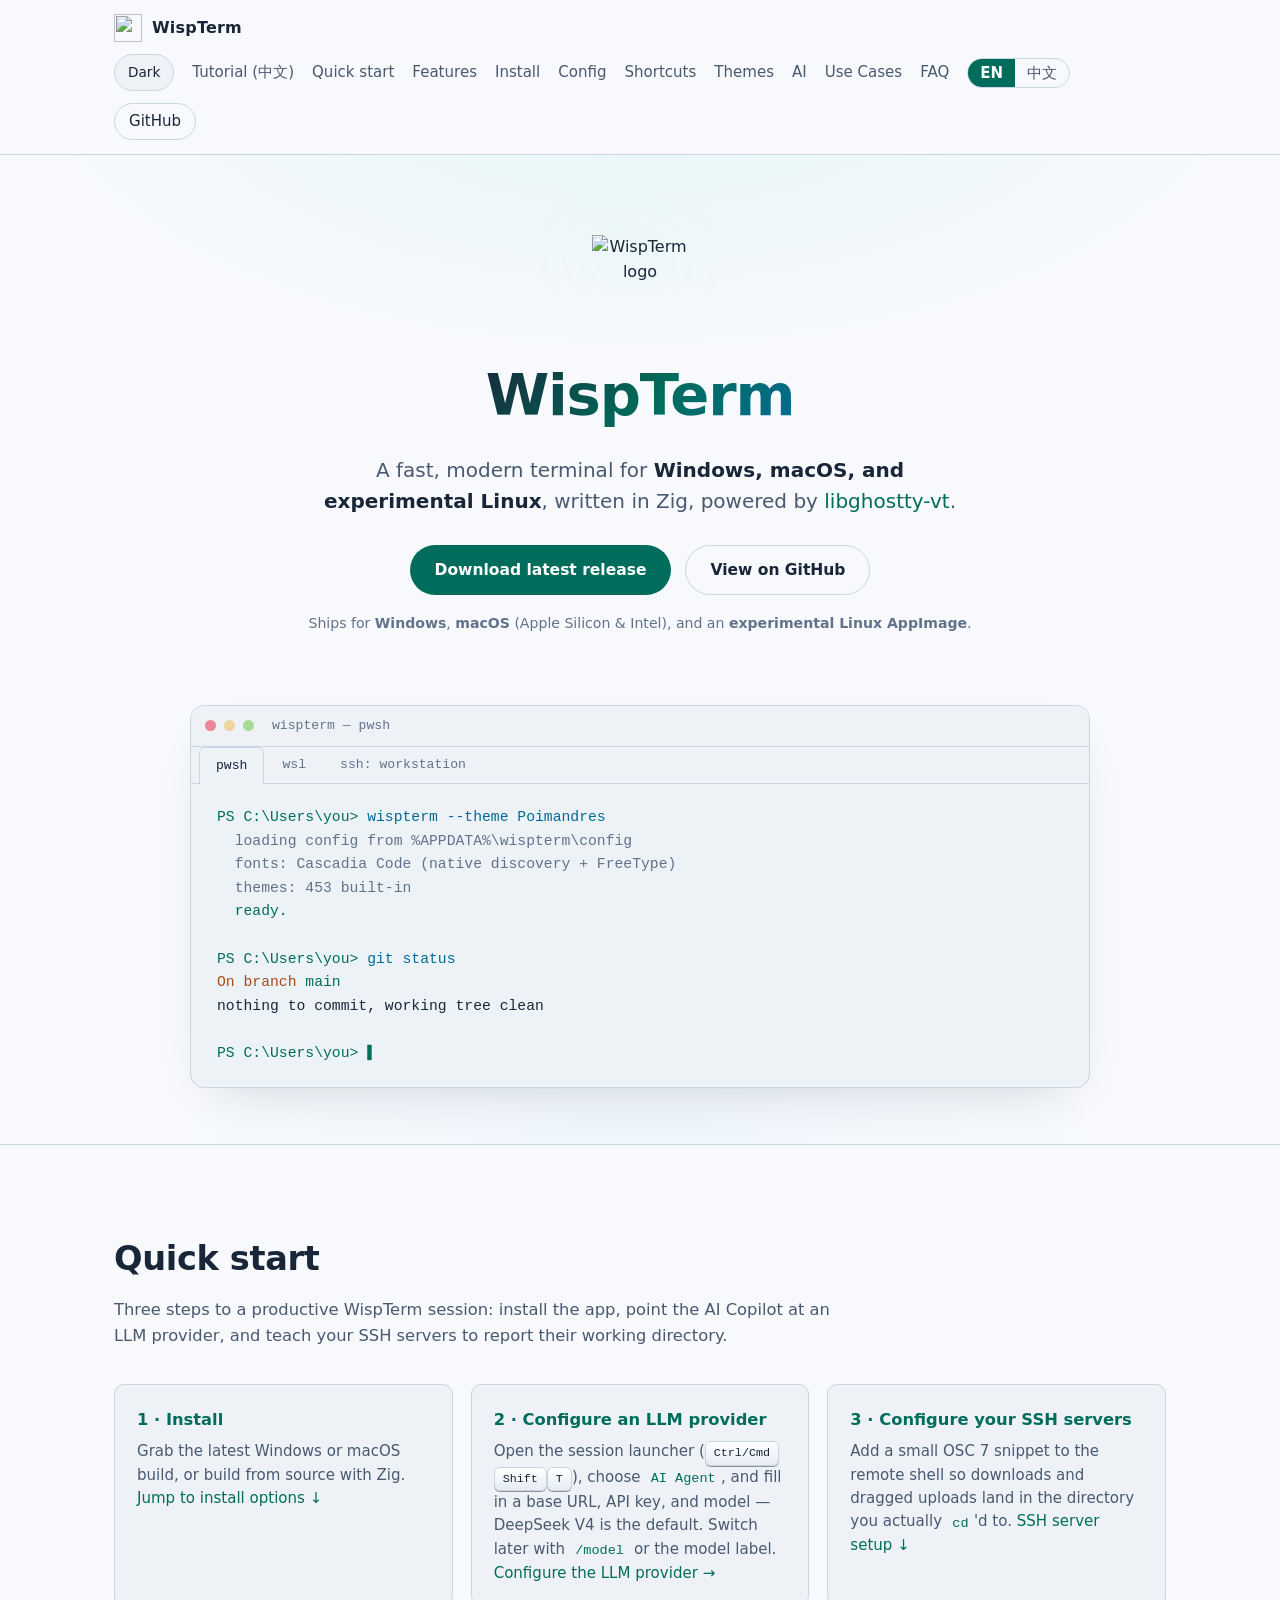
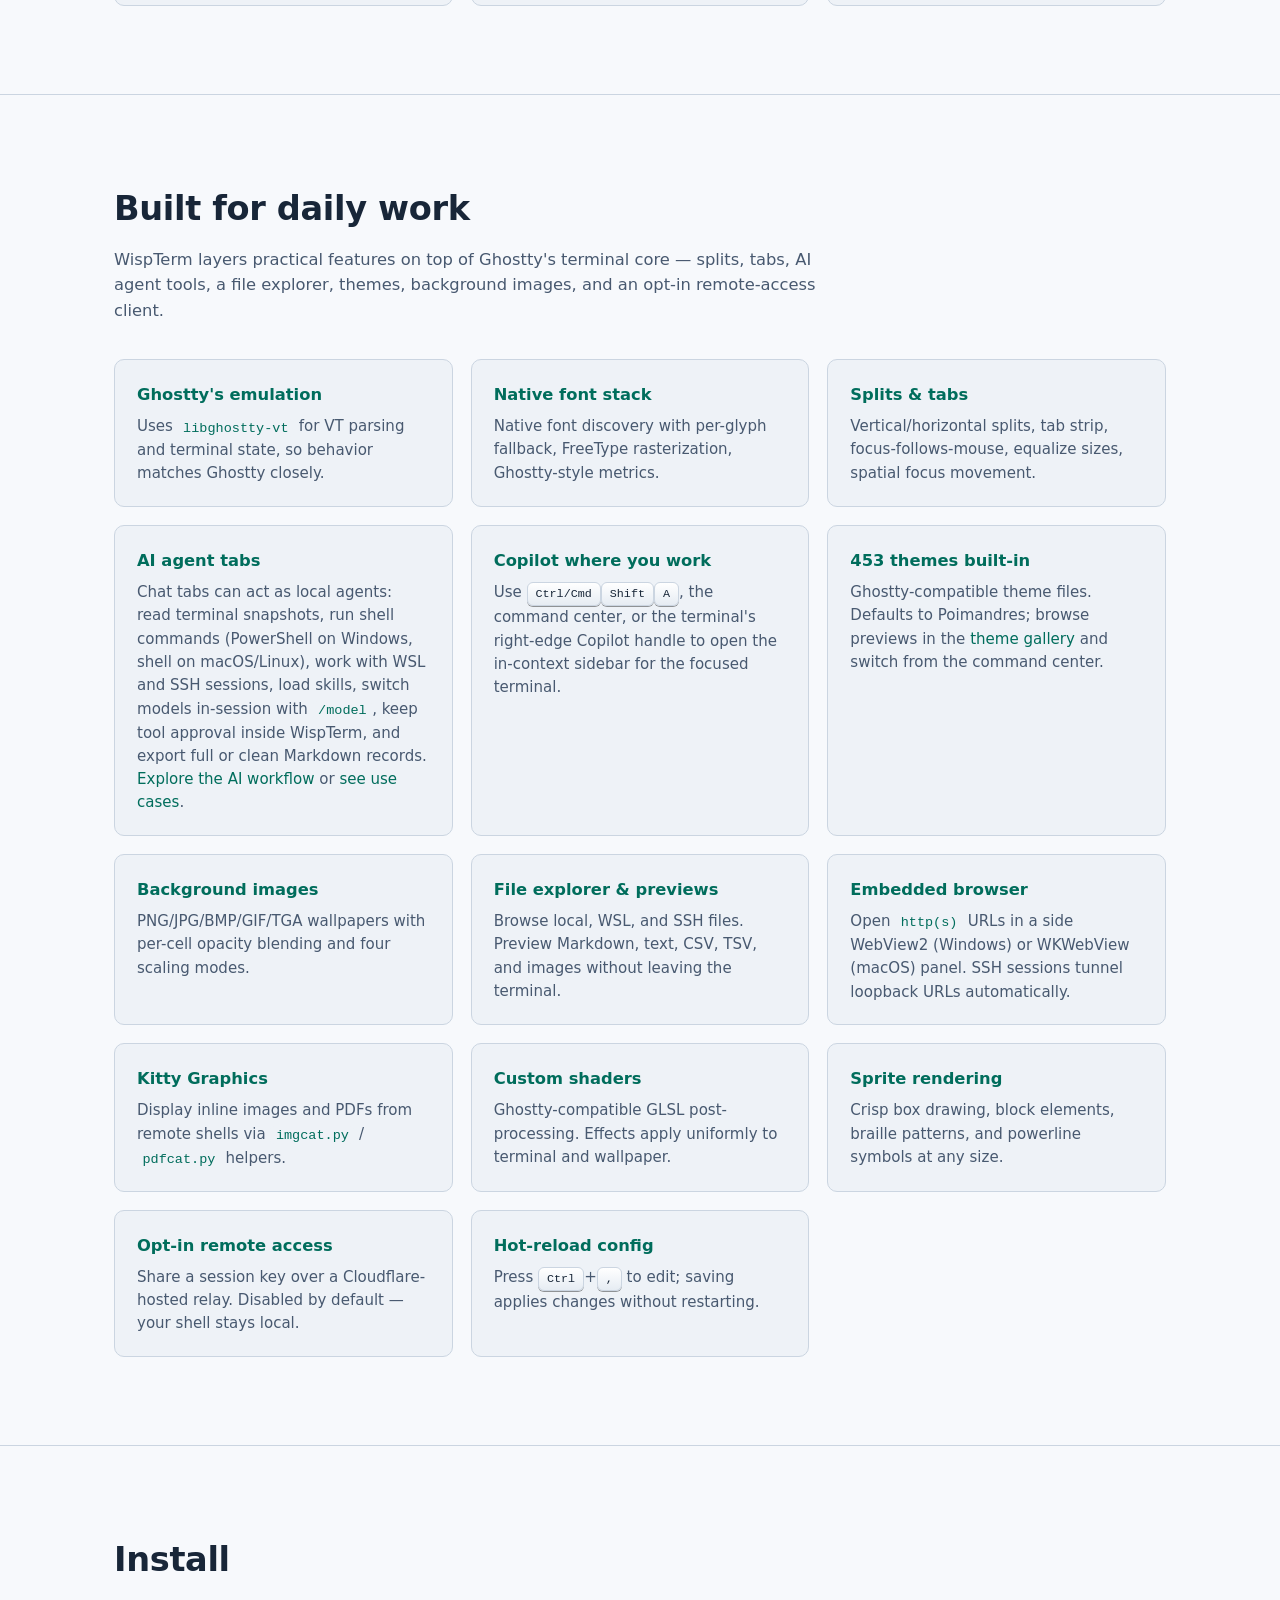
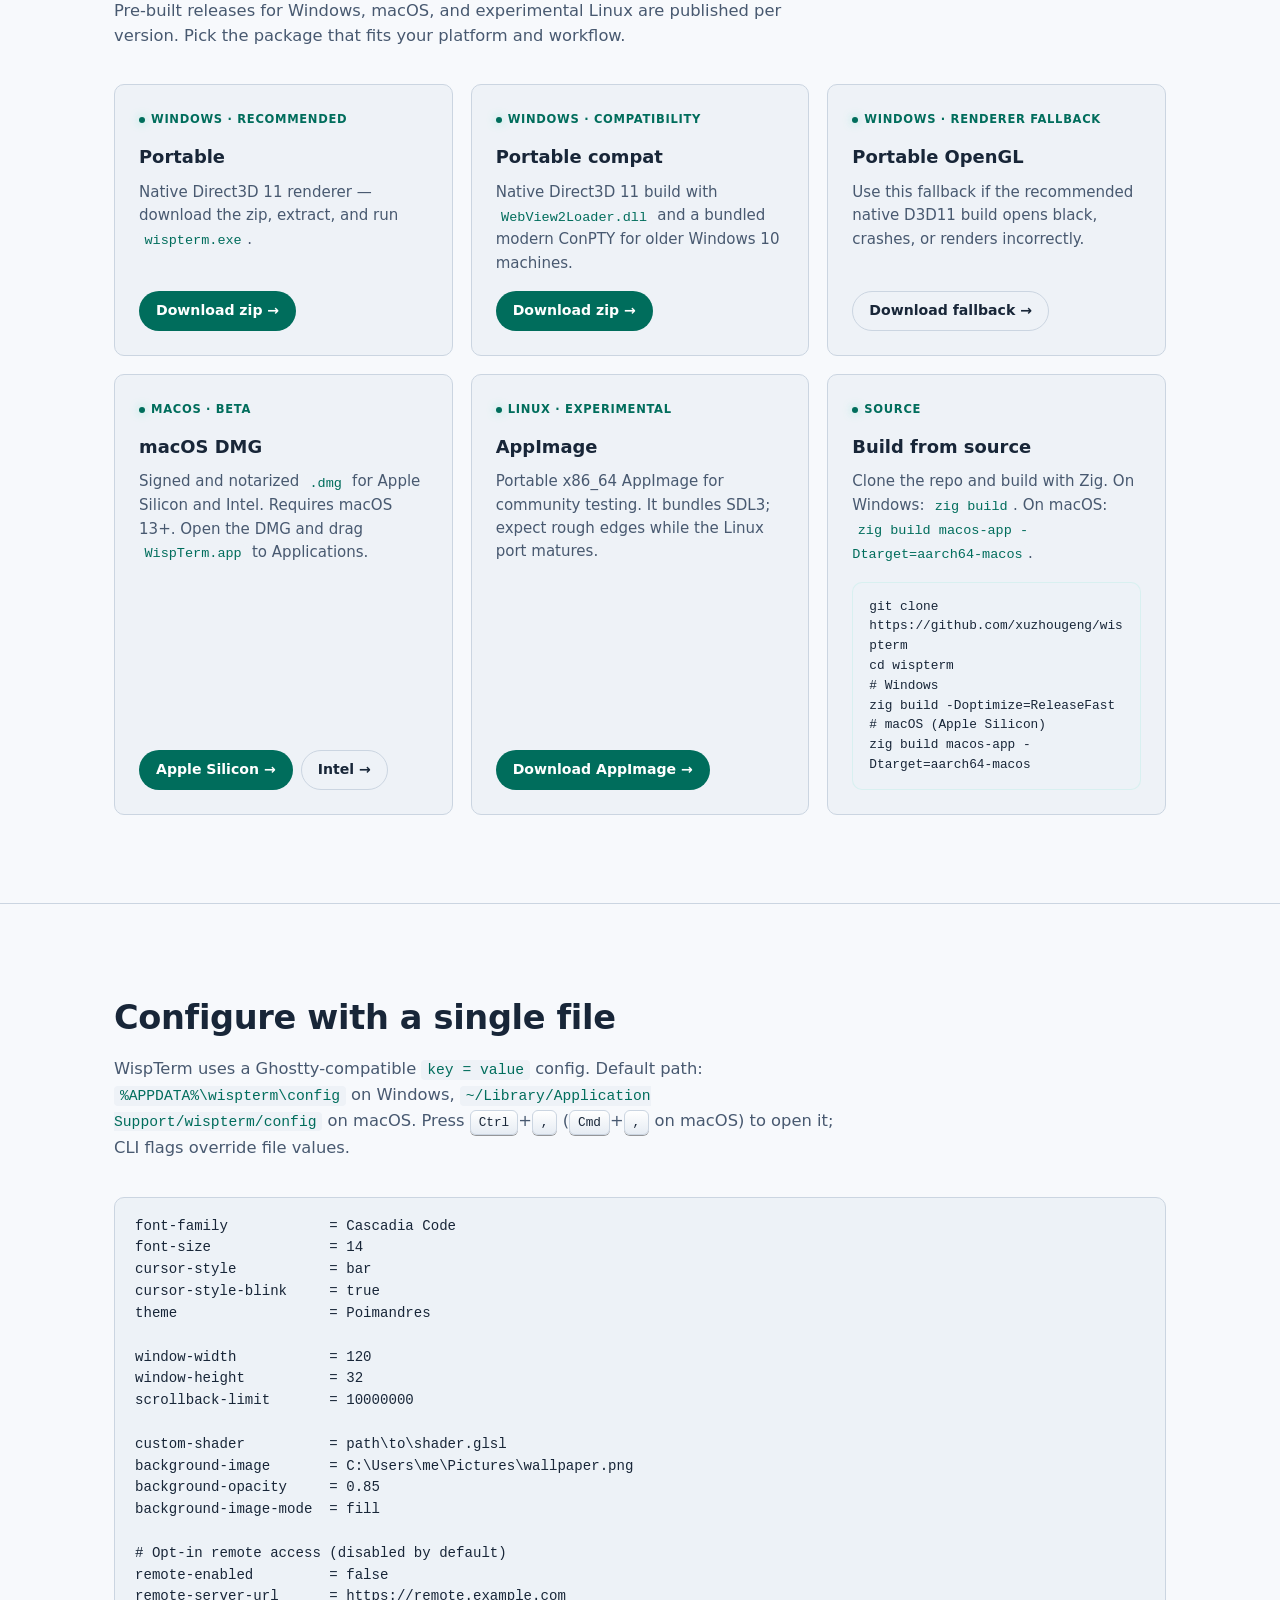
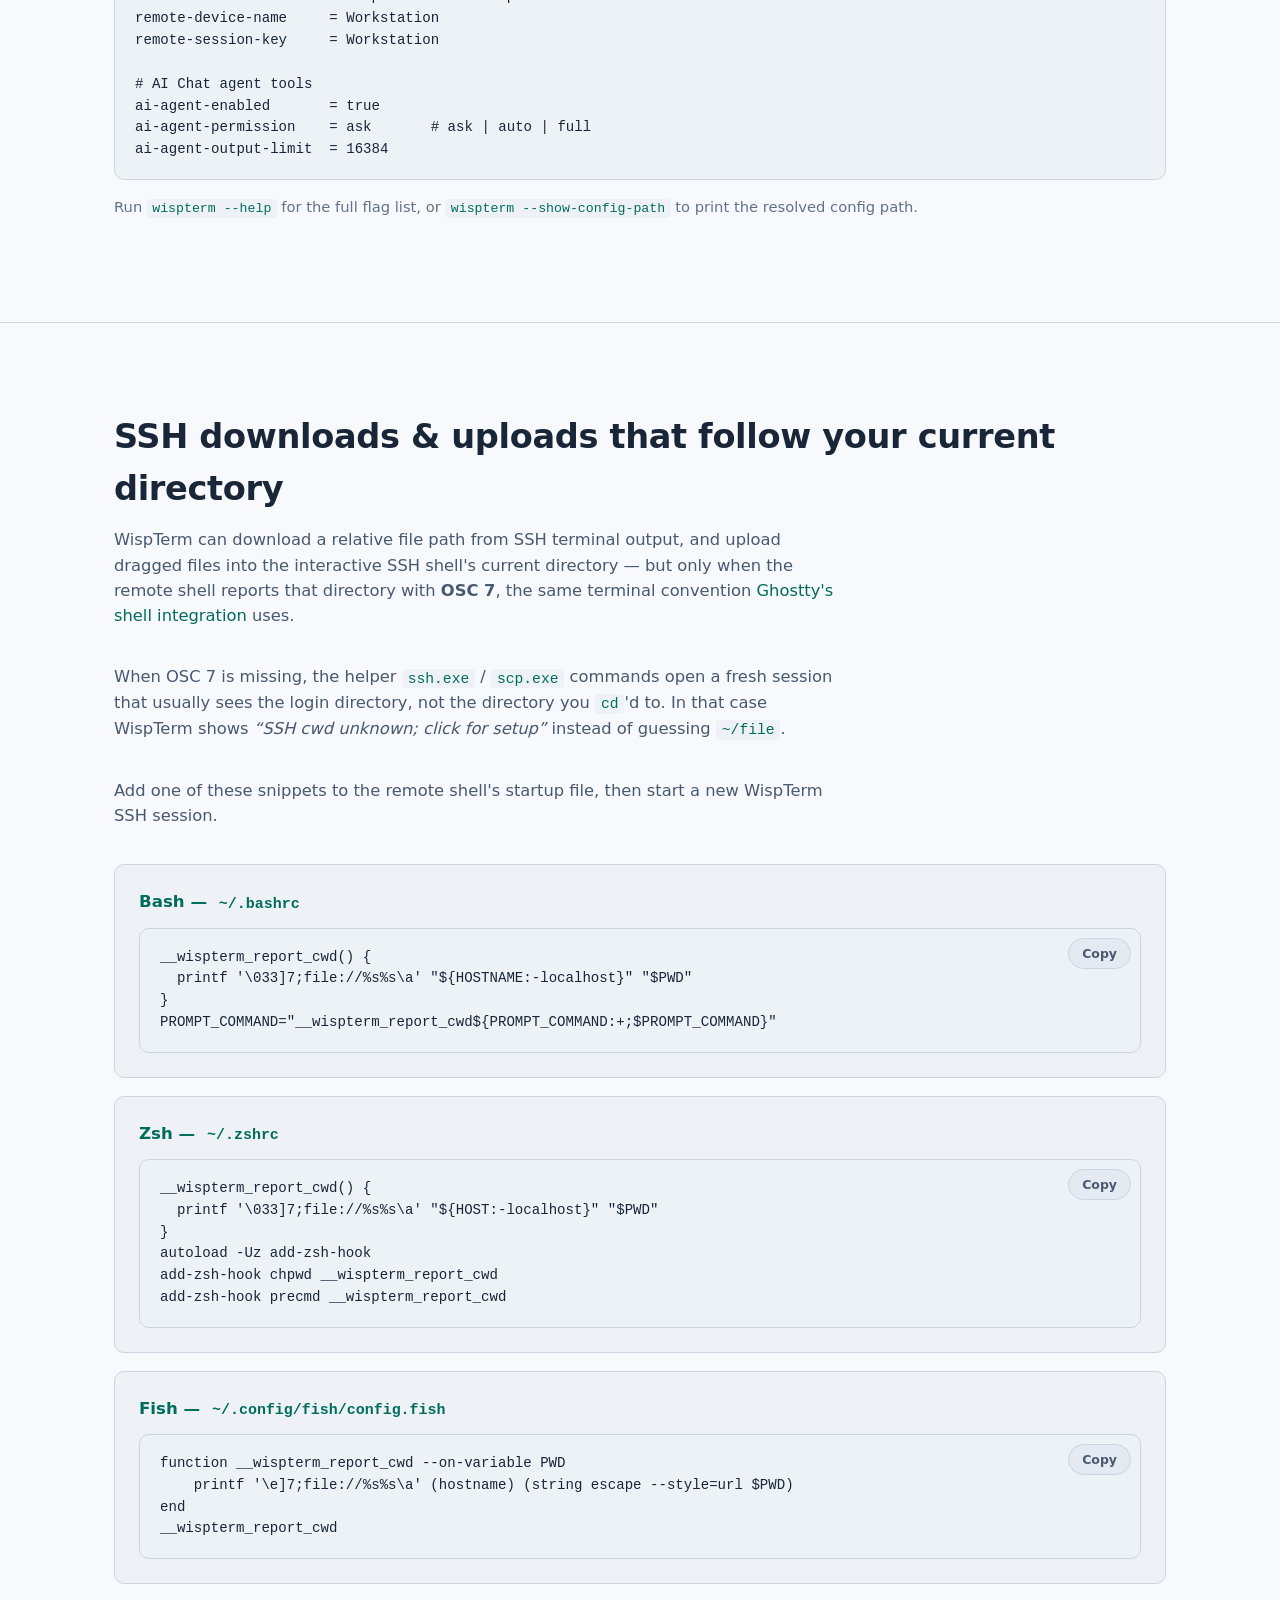
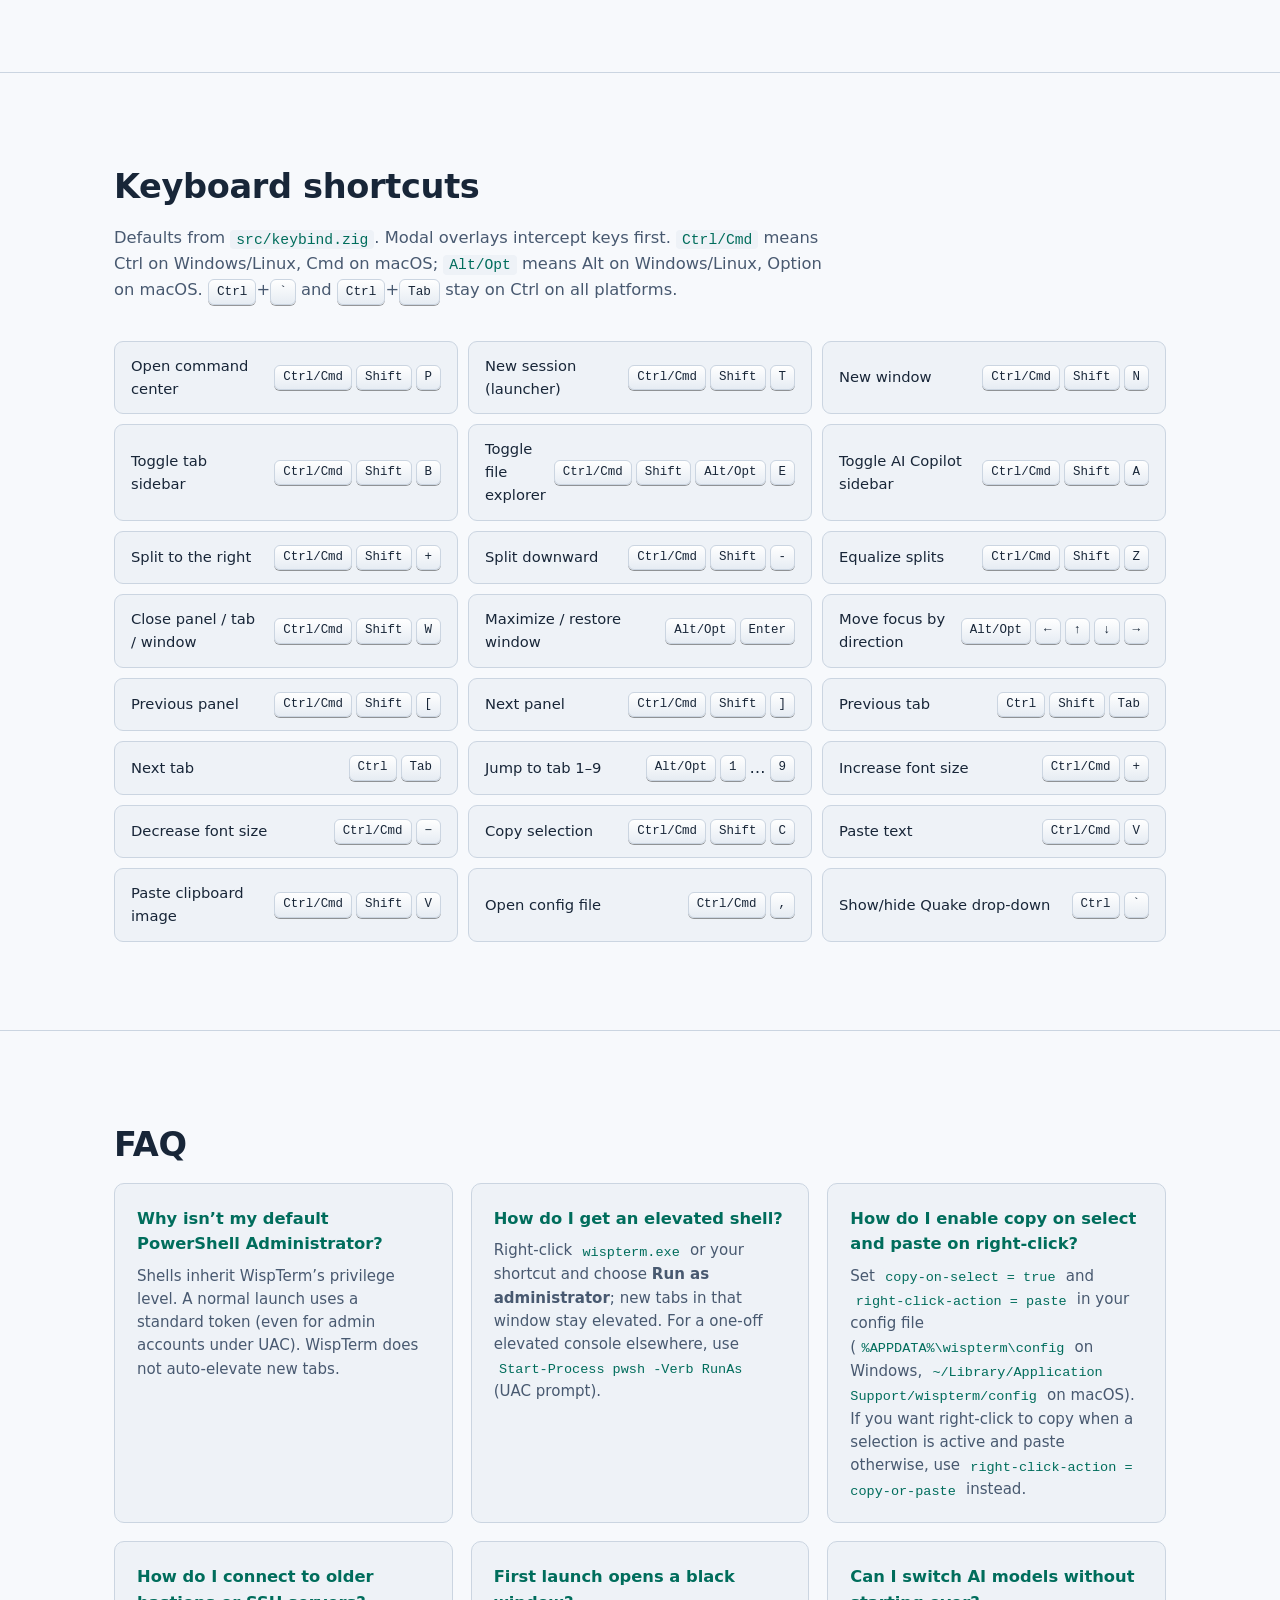
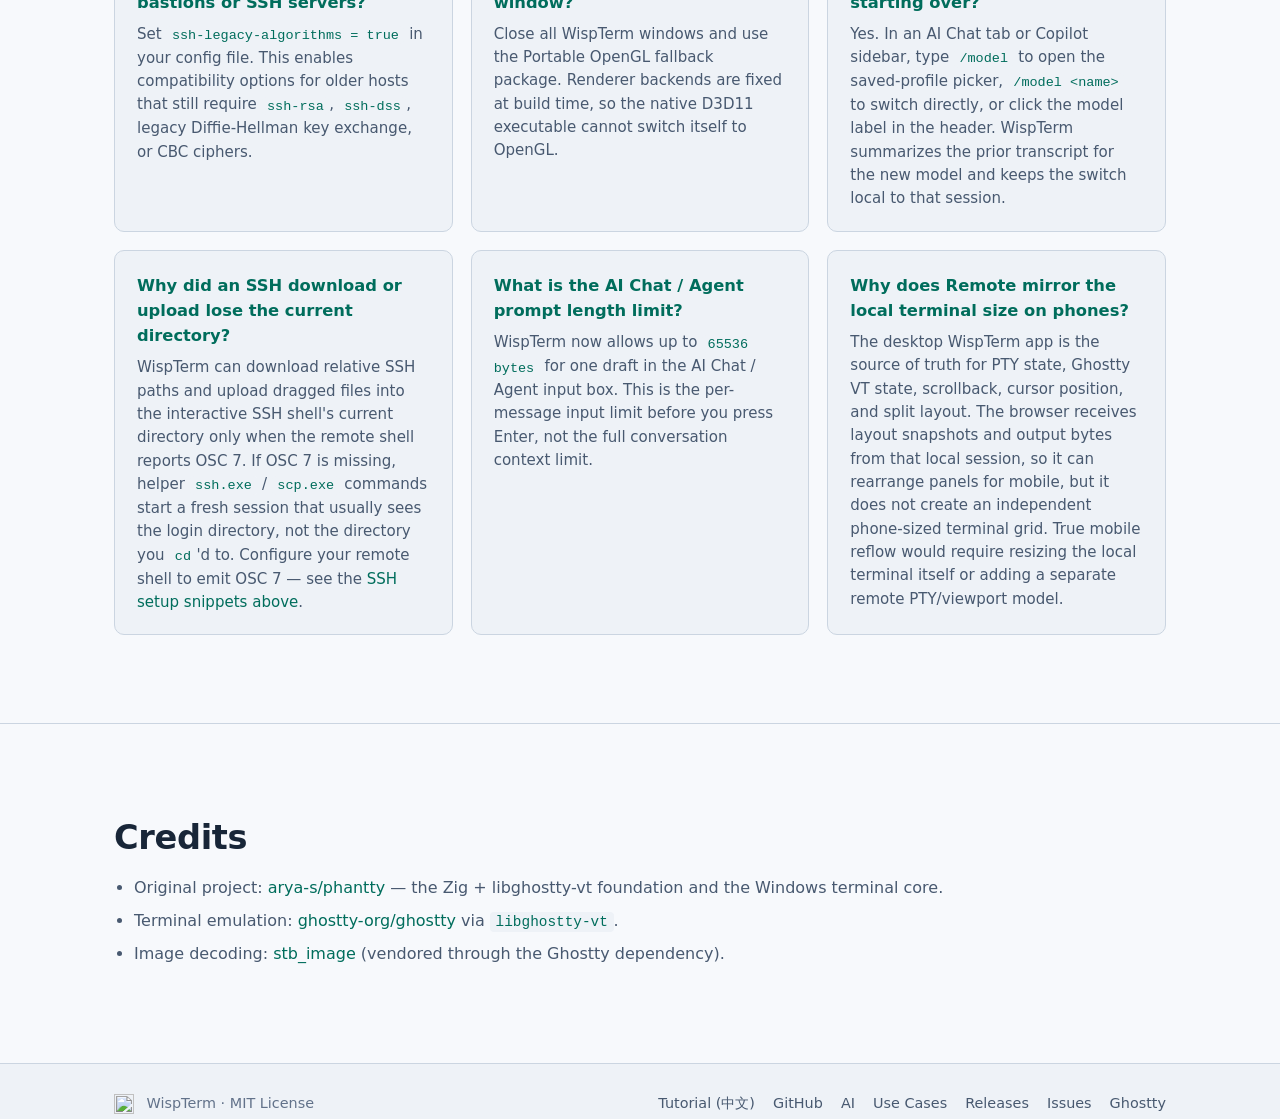
==== commit 75f6c5dd: "docs: add real app screenshots and light theme toggle" ====
--- a/docs/index.html
+++ b/docs/index.html
@@ -14,7 +14,8 @@
   <link rel="apple-touch-icon" href="assets/wispterm.png">
   <link rel="alternate" hreflang="en" href="./">
   <link rel="alternate" hreflang="zh-CN" href="./zh.html">
-  <link rel="stylesheet" href="style.css?v=9">
+  <script src="theme.js?v=1"></script>
+  <link rel="stylesheet" href="style.css?v=10">
 </head>
 <body>
   <header class="site-header">
@@ -24,6 +25,7 @@
         <span>WispTerm</span>
       </a>
       <nav class="nav-links">
+        <button class="theme-toggle" type="button" data-theme-toggle hidden>Theme</button>
         <a class="tutorial-link" href="./tutorial.zh.html" lang="zh-CN">Tutorial (中文)</a>
         <a href="#quickstart">Quick start</a>
         <a href="#features">Features</a>
--- a/docs/style.css
+++ b/docs/style.css
@@ -1,6 +1,13 @@
 /* WispTerm docs site — styled after the Poimandres theme palette */
 
 :root {
+  color-scheme: dark;
+  --bg-code: #11141d;
+  --header-bg: rgba(27, 30, 40, 0.88);
+  --on-accent: #0e1117;
+  --key-top: #2d3340;
+  --key-bottom: #232838;
+  --hero-title: linear-gradient(135deg, #e4f0fb 0%, #5de4c7 50%, #89ddff 100%);
   --bg: #1b1e28;
   --bg-elev: #252b37;
   --bg-elev-2: #2d3340;
@@ -21,6 +28,47 @@
   --font-sans: -apple-system, BlinkMacSystemFont, "Segoe UI", Inter, system-ui, sans-serif;
 }
 
+:root[data-theme="light"] {
+  color-scheme: light;
+  --bg: #f7f9fc;
+  --bg-elev: #eef2f7;
+  --bg-elev-2: #e4eaf2;
+  --bg-code: #edf2f7;
+  --header-bg: rgba(247, 249, 252, 0.94);
+  --border: #cbd5e1;
+  --fg: #182638;
+  --fg-muted: #485970;
+  --fg-dim: #62728a;
+  --accent: #006d5c;
+  --accent-2: #006a96;
+  --on-accent: #ffffff;
+  --pink: #a52b6b;
+  --yellow: #816100;
+  --orange: #a54c12;
+  --red: #ad3058;
+  --key-top: #ffffff;
+  --key-bottom: #e6ecf3;
+  --hero-title: linear-gradient(135deg, #182638 0%, #006d5c 55%, #006a96 100%);
+}
+
+.theme-toggle {
+  border: 1px solid var(--border);
+  border-radius: 999px;
+  padding: 7px 13px;
+  min-height: 36px;
+  background: var(--bg-elev);
+  color: var(--fg);
+  font: inherit;
+  font-size: 0.85rem;
+  cursor: pointer;
+  white-space: nowrap;
+}
+.theme-toggle:hover { border-color: var(--accent); color: var(--accent); }
+.theme-toggle:focus-visible { outline: 2px solid var(--accent); outline-offset: 3px; }
+:root[data-theme="light"] .terminal-preview { box-shadow: 0 20px 50px -30px rgba(24, 38, 56, 0.25); }
+:root[data-theme="light"] .ai-hero,
+:root[data-theme="light"] .themes-hero { background: radial-gradient(ellipse at top, rgba(0, 109, 92, 0.07), transparent 70%); }
+
 * { box-sizing: border-box; }
 
 html, body {
@@ -53,9 +101,9 @@
 kbd {
   font-family: var(--font-mono);
   font-size: 0.78em;
-  background: linear-gradient(180deg, #2d3340, #232838);
-  border: 1px solid var(--border);
-  border-bottom-color: #1a1f2c;
+  background: linear-gradient(180deg, var(--key-top), var(--key-bottom));
+  border: 1px solid var(--border);
+  border-bottom-color: var(--border);
   border-radius: 6px;
   padding: 3px 8px;
   color: var(--fg);
@@ -80,7 +128,7 @@
   position: sticky;
   top: 0;
   z-index: 50;
-  background: rgba(27, 30, 40, 0.85);
+  background: var(--header-bg);
   backdrop-filter: blur(10px);
   -webkit-backdrop-filter: blur(10px);
   border-bottom: 1px solid var(--border);
@@ -149,12 +197,12 @@
 }
 .lang-switch .lang.active {
   background: var(--accent);
-  color: #0e1117;
+  color: var(--on-accent);
   font-weight: 600;
 }
 .lang-switch .lang.active:hover {
   background: var(--accent);
-  color: #0e1117;
+  color: var(--on-accent);
 }
 
 /* Hero */
@@ -185,7 +233,7 @@
   margin: 0 0 14px;
   font-weight: 700;
   letter-spacing: -0.02em;
-  background: linear-gradient(135deg, #e4f0fb 0%, #5de4c7 50%, #89ddff 100%);
+  background: var(--hero-title);
   -webkit-background-clip: text;
   background-clip: text;
   color: transparent;
@@ -220,11 +268,11 @@
 
 .cta.primary {
   background: var(--accent);
-  color: #0e1117;
+  color: var(--on-accent);
 }
 .cta.primary:hover {
   background: var(--accent-2);
-  color: #0e1117;
+  color: var(--on-accent);
 }
 
 .cta.secondary {
@@ -266,7 +314,7 @@
 .terminal-preview {
   max-width: 900px;
   margin: 0 auto;
-  background: #11141d;
+  background: var(--bg-code);
   border: 1px solid var(--border);
   border-radius: var(--radius-lg);
   overflow: hidden;
@@ -315,7 +363,7 @@
   border-radius: 6px 6px 0 0;
 }
 .tp-tab.active {
-  background: #11141d;
+  background: var(--bg-code);
   color: var(--fg);
   border: 1px solid var(--border);
   border-bottom: none;
@@ -469,7 +517,7 @@
   font-size: 0.8rem;
   white-space: pre-wrap;
   overflow-wrap: anywhere;
-  background: #0e1117;
+  background: var(--bg-code);
   border-color: rgba(93, 228, 199, 0.15);
 }
 
@@ -479,7 +527,7 @@
 
 /* Code block */
 pre.code-block {
-  background: #11141d;
+  background: var(--bg-code);
   border: 1px solid var(--border);
   border-radius: var(--radius);
   padding: 18px 20px;
@@ -570,7 +618,7 @@
   border-radius: var(--radius);
 }
 .theme-copy-line code {
-  background: #11141d;
+  background: var(--bg-code);
   color: var(--fg);
 }
 .copy-config,
@@ -607,7 +655,7 @@
   gap: 24px;
   margin-bottom: 24px;
   padding: 18px 0;
-  background: rgba(27, 30, 40, 0.88);
+  background: var(--header-bg);
   border-bottom: 1px solid rgba(58, 66, 89, 0.75);
   backdrop-filter: blur(12px);
   -webkit-backdrop-filter: blur(12px);
@@ -628,7 +676,7 @@
 .theme-search {
   width: min(320px, 70vw);
   padding: 11px 14px;
-  background: #11141d;
+  background: var(--bg-code);
   border: 1px solid var(--border);
   border-radius: 999px;
   color: var(--fg);
@@ -650,7 +698,7 @@
 .theme-filter button.active {
   background: var(--accent);
   border-color: var(--accent);
-  color: #0e1117;
+  color: var(--on-accent);
 }
 .theme-grid {
   display: grid;
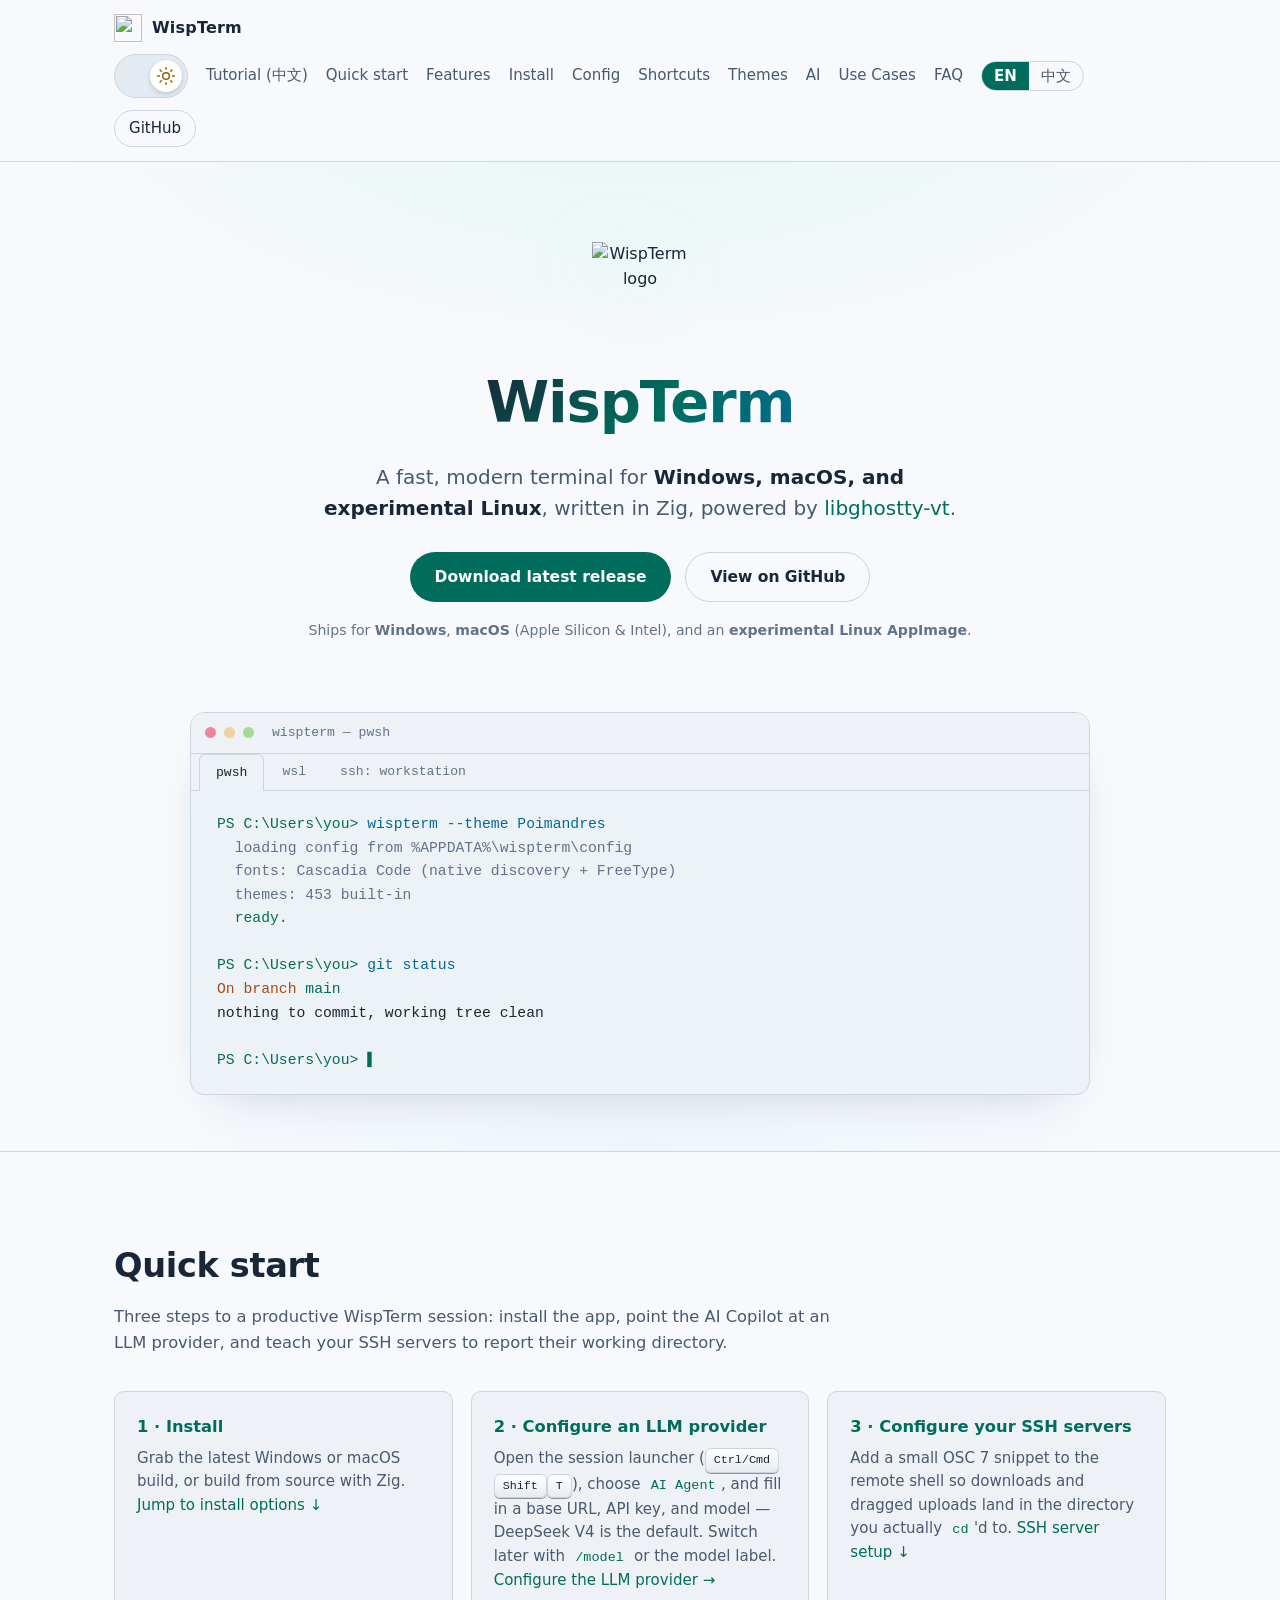
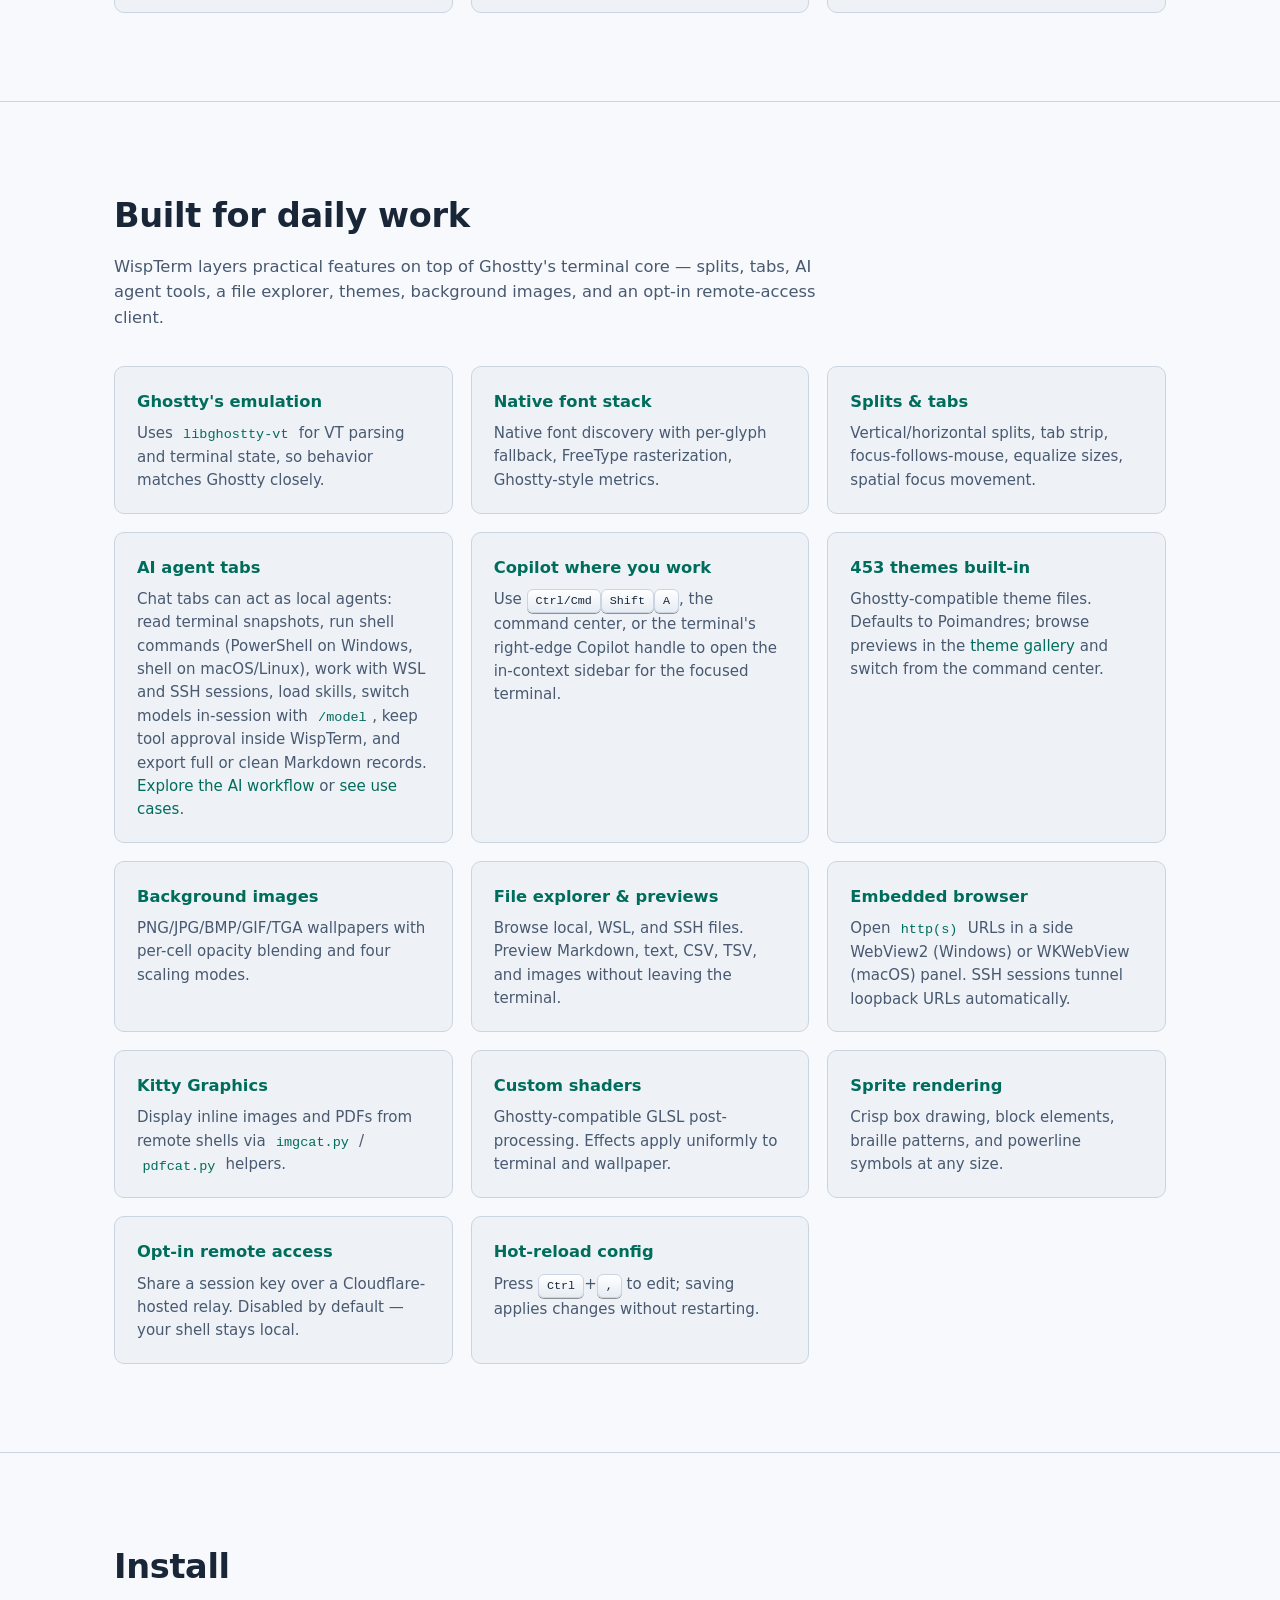
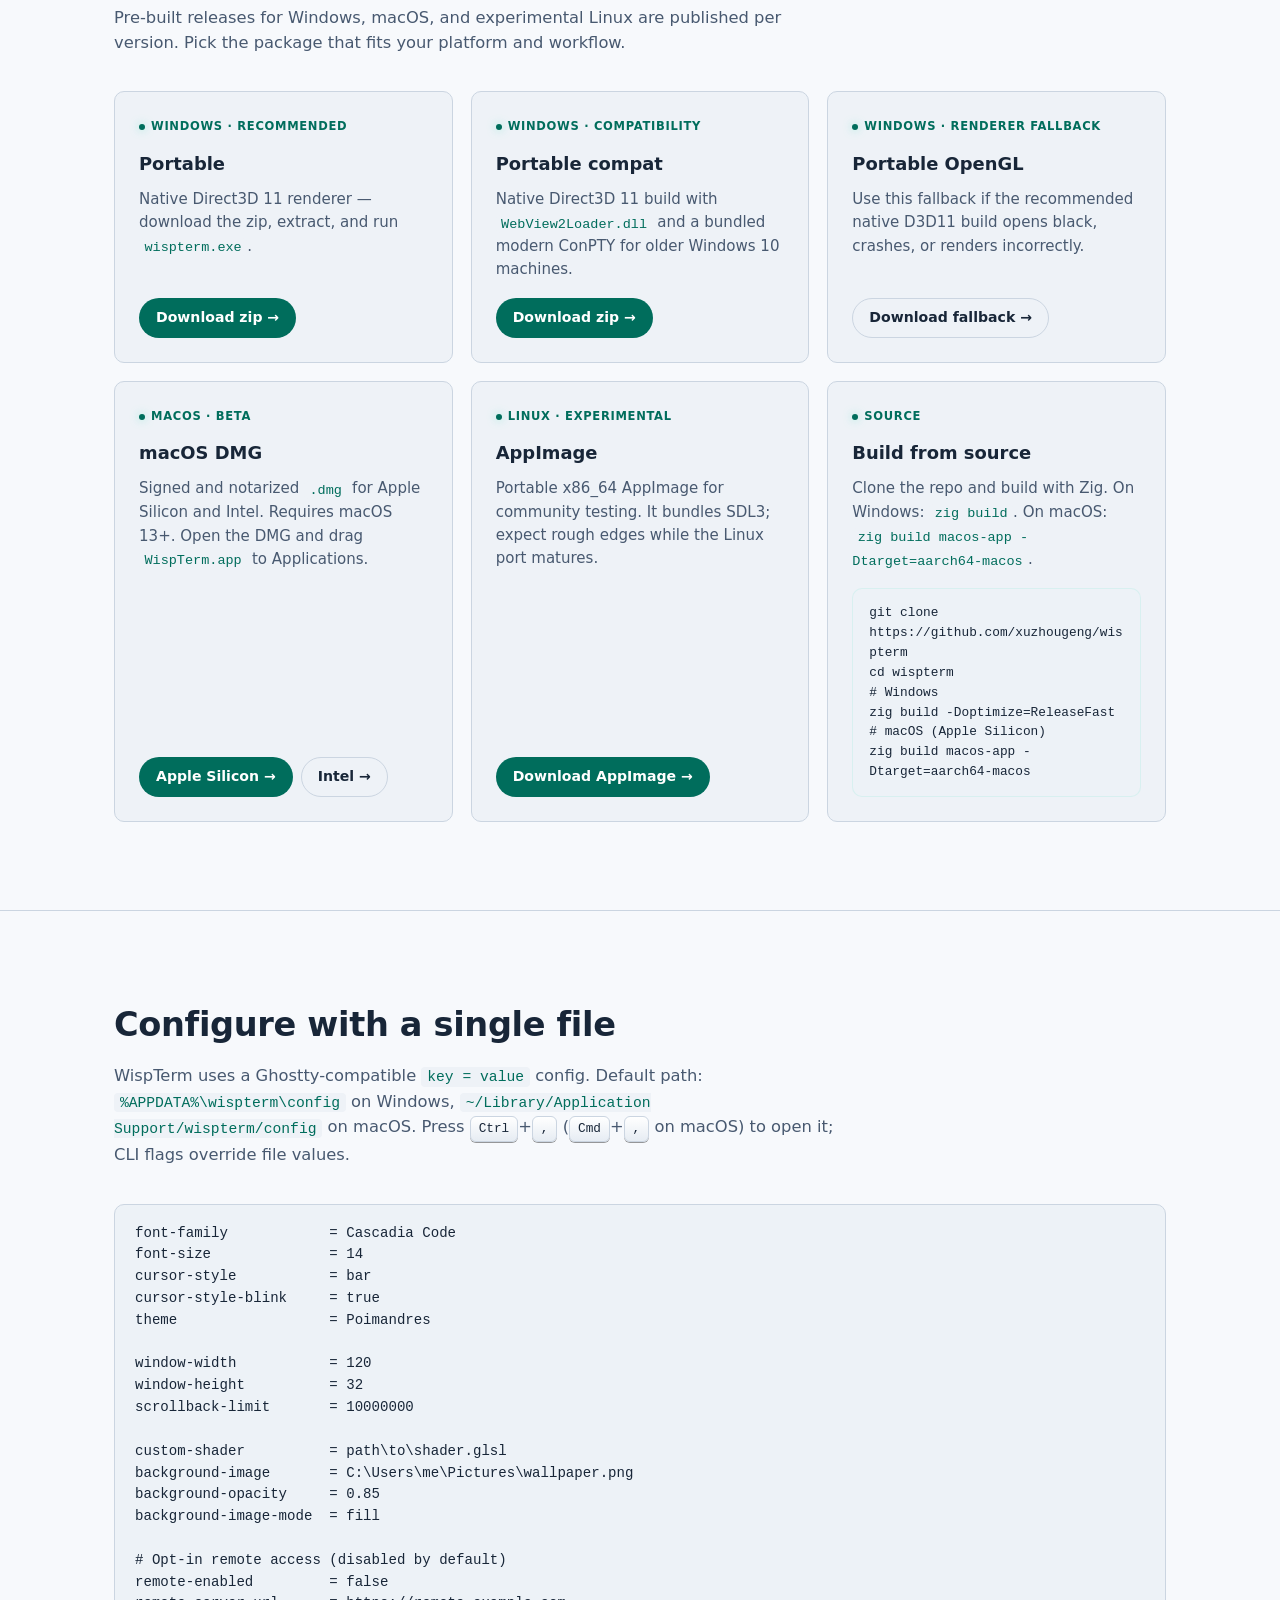
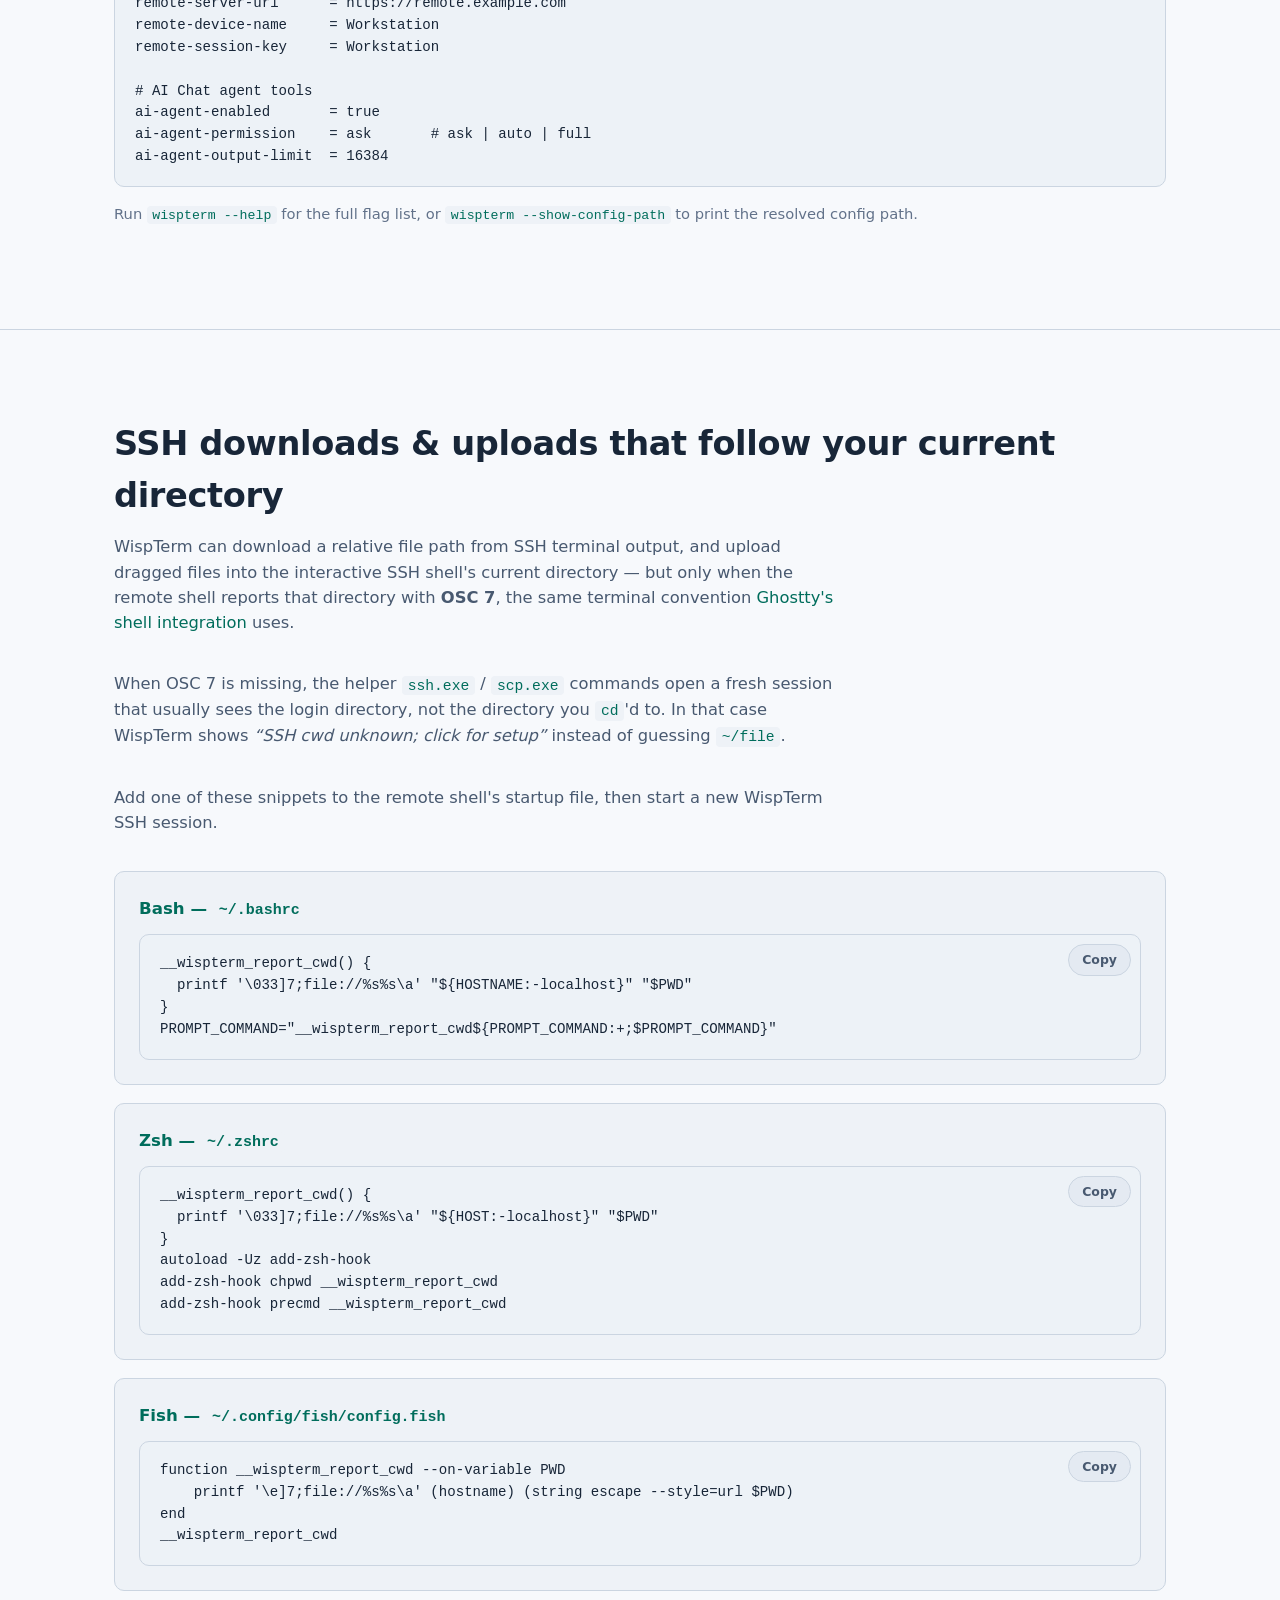
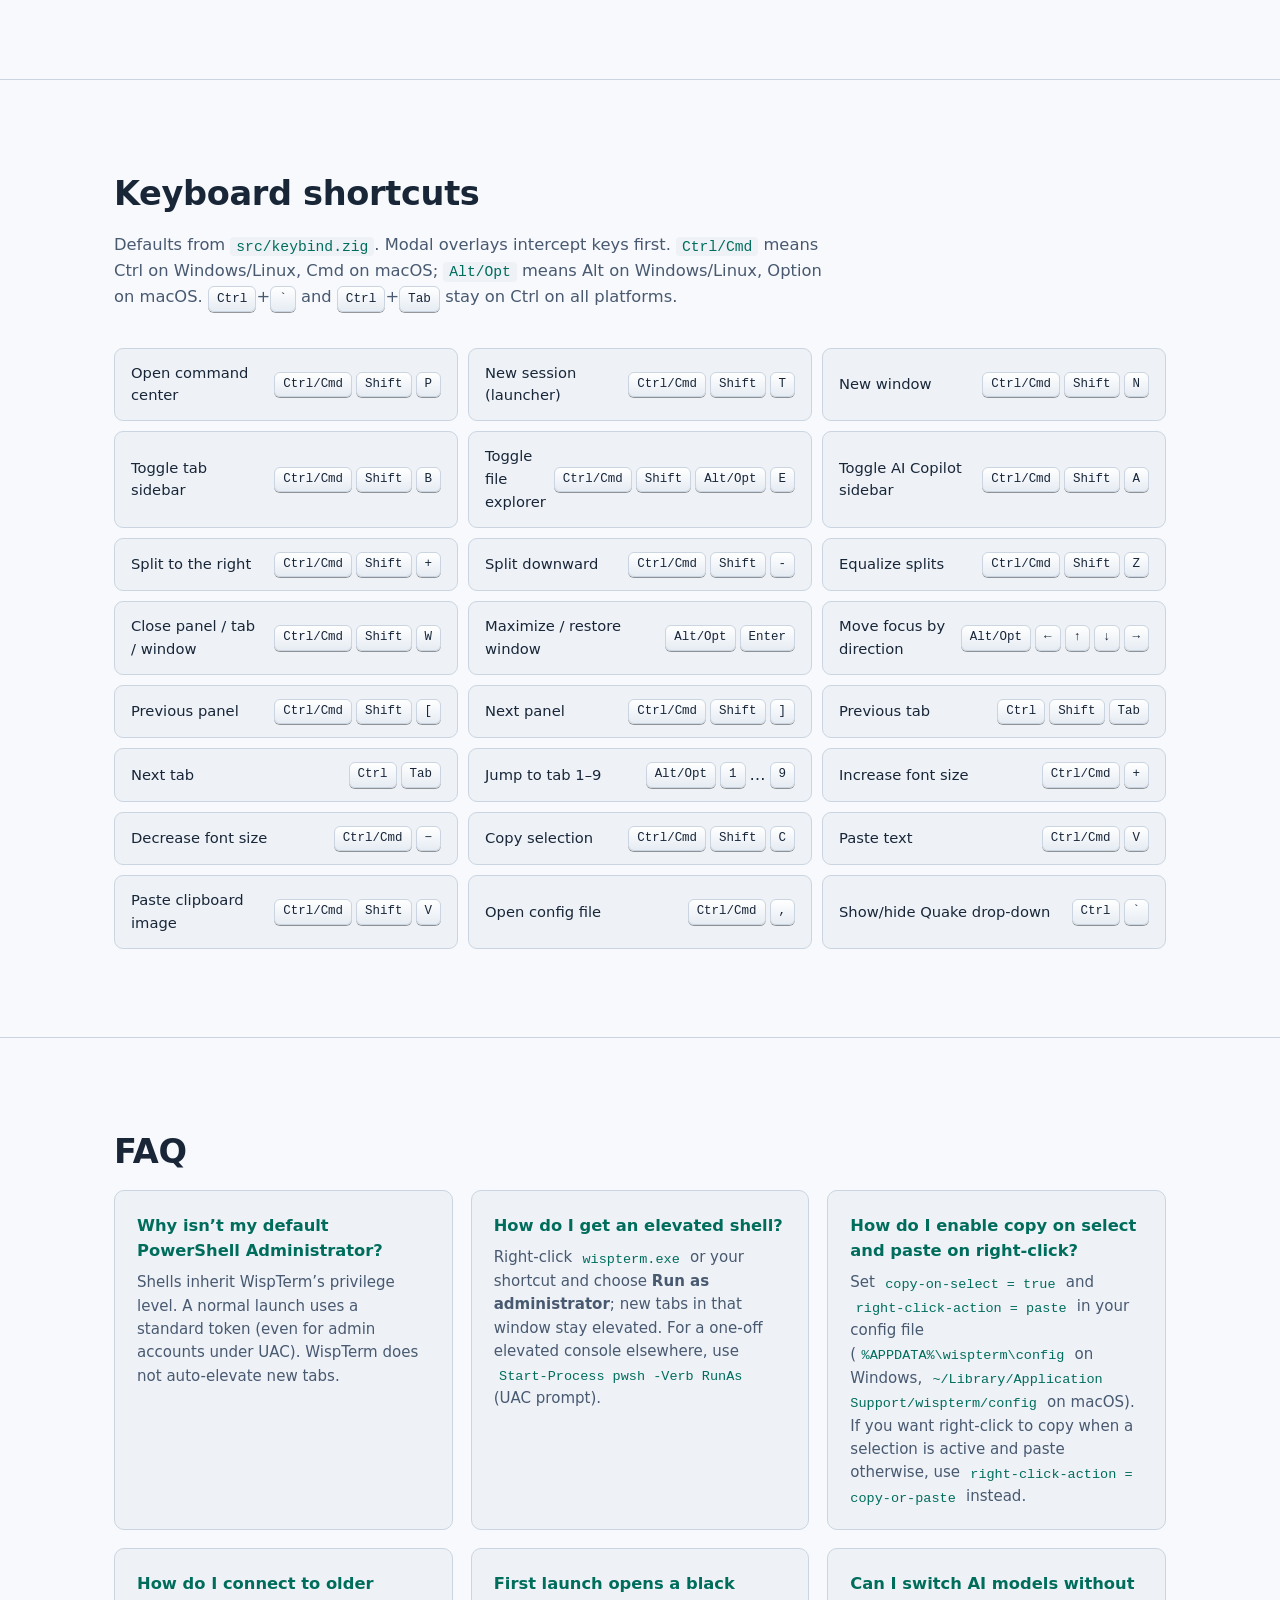
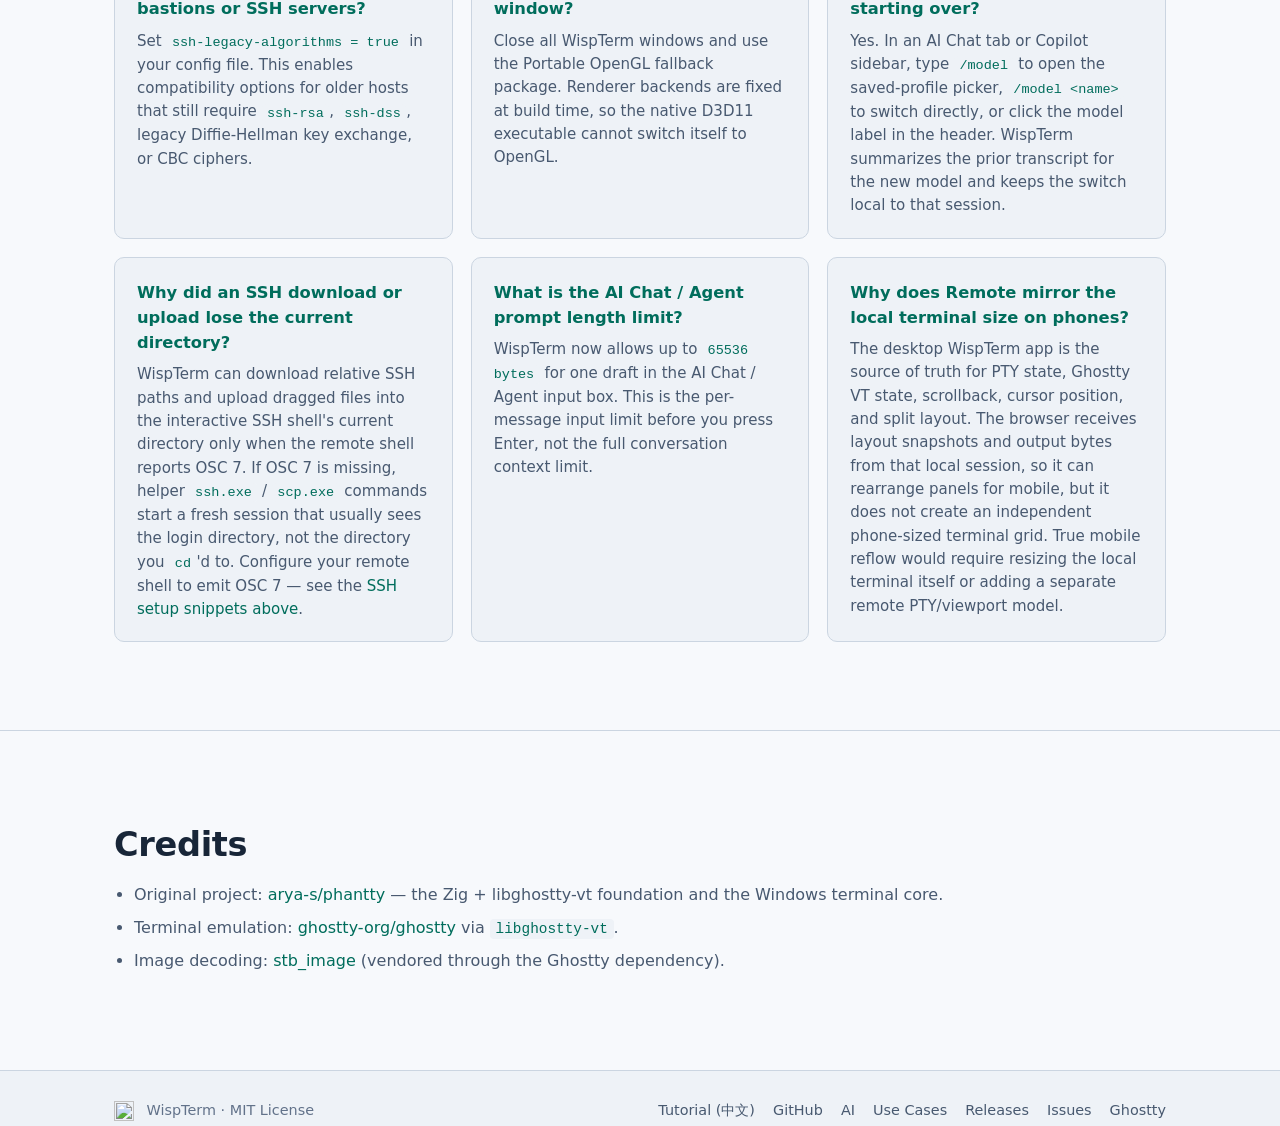
==== commit be3a14d3: "docs: animate the sun and moon theme switch" ====
--- a/docs/index.html
+++ b/docs/index.html
@@ -14,8 +14,8 @@
   <link rel="apple-touch-icon" href="assets/wispterm.png">
   <link rel="alternate" hreflang="en" href="./">
   <link rel="alternate" hreflang="zh-CN" href="./zh.html">
-  <script src="theme.js?v=1"></script>
-  <link rel="stylesheet" href="style.css?v=10">
+  <script src="theme.js?v=2"></script>
+  <link rel="stylesheet" href="style.css?v=11">
 </head>
 <body>
   <header class="site-header">
--- a/docs/style.css
+++ b/docs/style.css
@@ -52,19 +52,47 @@
 }
 
 .theme-toggle {
+  position: relative;
+  flex: 0 0 74px;
+  width: 74px;
+  height: 44px;
   border: 1px solid var(--border);
   border-radius: 999px;
-  padding: 7px 13px;
-  min-height: 36px;
-  background: var(--bg-elev);
-  color: var(--fg);
-  font: inherit;
-  font-size: 0.85rem;
+  padding: 0;
+  background: var(--bg-elev-2);
+  color: var(--fg);
   cursor: pointer;
-  white-space: nowrap;
-}
-.theme-toggle:hover { border-color: var(--accent); color: var(--accent); }
+  transition: background-color 280ms ease, border-color 280ms ease;
+}
+.theme-toggle:hover { border-color: var(--accent); }
 .theme-toggle:focus-visible { outline: 2px solid var(--accent); outline-offset: 3px; }
+.theme-toggle__thumb {
+  position: absolute;
+  top: 5px;
+  left: 5px;
+  width: 32px;
+  height: 32px;
+  border-radius: 50%;
+  background: #495572;
+  color: #e4f0fb;
+  box-shadow: 0 2px 5px rgba(0, 0, 0, 0.16);
+  transition: transform 360ms cubic-bezier(0.22, 1, 0.36, 1), background-color 280ms ease, color 280ms ease;
+}
+.theme-toggle__thumb svg {
+  position: absolute;
+  inset: 6px;
+  width: 20px;
+  height: 20px;
+  transition: opacity 220ms ease, transform 360ms cubic-bezier(0.22, 1, 0.36, 1);
+}
+.theme-toggle__sun { opacity: 0; transform: rotate(-90deg) scale(0.5); }
+.theme-toggle__moon { opacity: 1; transform: rotate(0) scale(1); }
+:root[data-theme="light"] .theme-toggle__thumb { transform: translateX(30px); background: #fff; color: #906000; }
+:root[data-theme="light"] .theme-toggle__sun { opacity: 1; transform: rotate(0) scale(1); }
+:root[data-theme="light"] .theme-toggle__moon { opacity: 0; transform: rotate(90deg) scale(0.5); }
+@media (prefers-reduced-motion: reduce) {
+  .theme-toggle, .theme-toggle__thumb, .theme-toggle__thumb svg { transition: none; }
+}
 :root[data-theme="light"] .terminal-preview { box-shadow: 0 20px 50px -30px rgba(24, 38, 56, 0.25); }
 :root[data-theme="light"] .ai-hero,
 :root[data-theme="light"] .themes-hero { background: radial-gradient(ellipse at top, rgba(0, 109, 92, 0.07), transparent 70%); }
